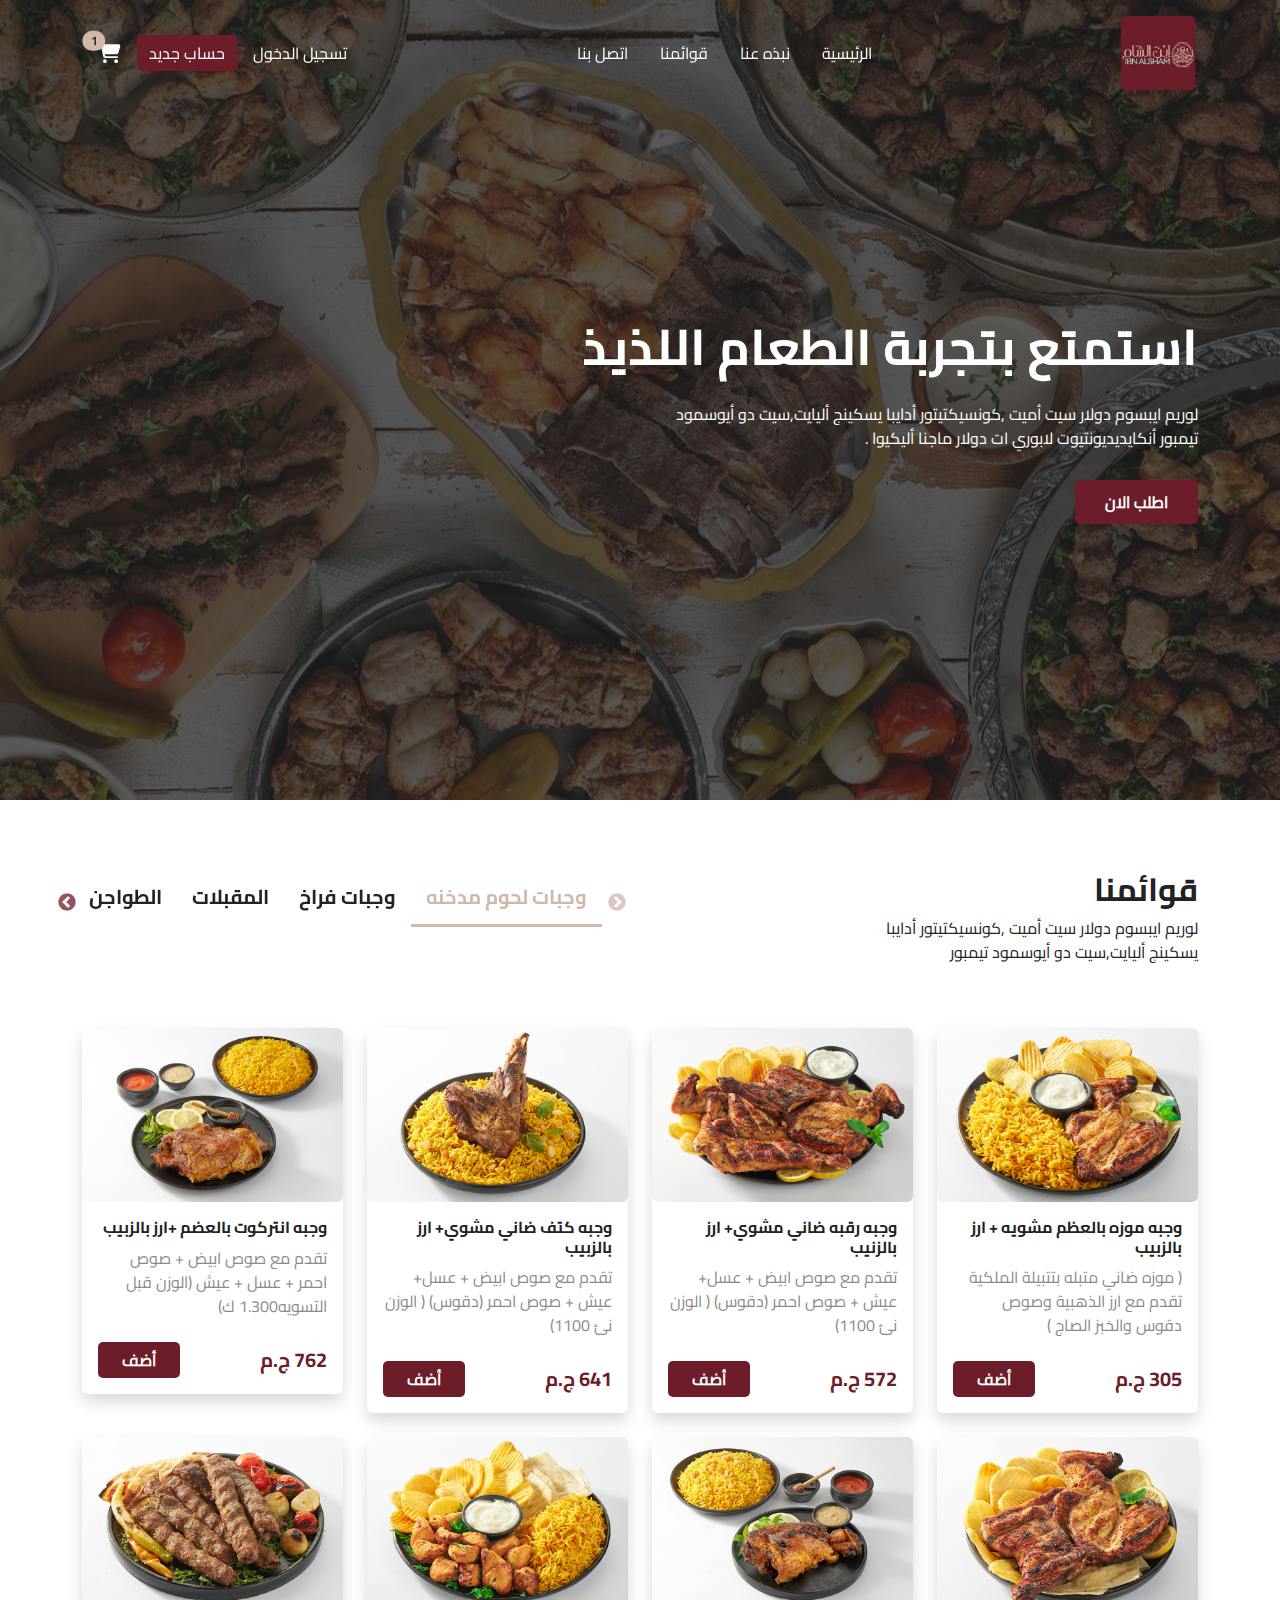
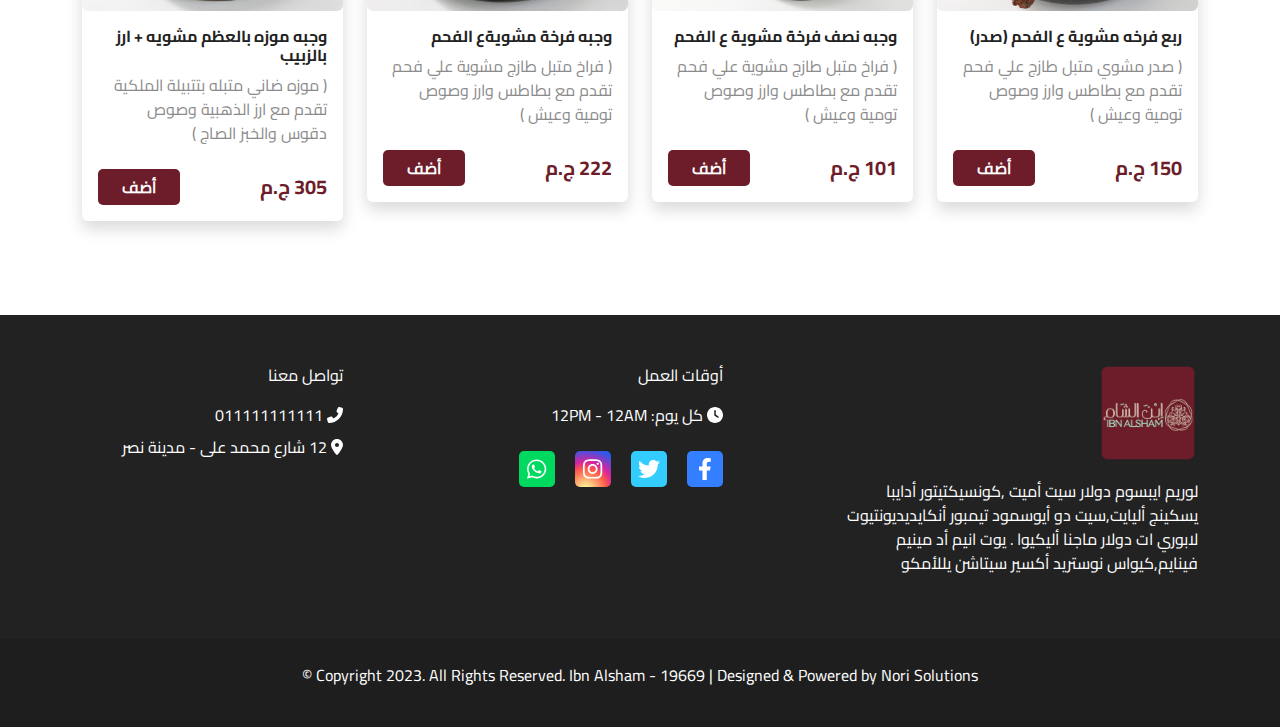
==== index.html @ 5b76293f "some edit" ====
<!DOCTYPE html>
<html lang="en" dir="rtl">
<head>
    <meta charset="UTF-8">
    <meta http-equiv="X-UA-Compatible" content="IE=edge">
    <meta name="viewport" content="width=device-width, initial-scale=1.0">
    <title>Ibn Alsham</title>
    <meta name="keywords" content="..." />
    <meta name="description" content="...">
    <meta name="author" content="...">

    <!-- site Favicon -->
    <link rel="icon" href="..." sizes="32x32" />
    <link rel="apple-touch-icon" href="..." />
    <meta name="msapplication-TileImage" content="..." />

    <!-- css All Plugins Files -->
    <link rel="stylesheet" href="./assets/modules/slick/slick-theme.css">
    <link rel="stylesheet" href="./assets/modules/slick/slick.css">
    <!-- <link rel="stylesheet" href="./assets/modules/bootstrap/css/bootstrap.min.css"> -->
    <link rel="stylesheet" href="./assets/modules/bootstrap/css/bootstrap.rtl.min.css">
    <link rel="stylesheet" href="./assets/modules/fontawesome/css/all.min.css">

    <!-- Main Style -->
    <link rel="stylesheet" href="./assets/css/styles.css">
</head>
<body>
    <div class="body-overlay d-none"></div>

    <!-- Navbar -->
    <nav class="navbar navbar-expand-lg fixed-top w-100">
        <div class="container">
            <div class="d-flex justify-content-between w-100">
                <a class="navbar-brand" href="./index.html">
                    <img src="./assets/images/logo.png" alt="Brand">
                </a>
                <!-- Navbar Menu -->
                <div class="d-lg-flex justify-content-between align-items-center flex-grow-1 d-none">
                    <ul class="navbar-nav mx-auto my-0">
                        <li class="nav-item px-2">
                            <a class="nav-link text-white active" aria-current="page" href="./index.html">الرئيسية</a>
                        </li>
                        <li class="nav-item px-2">
                            <a class="nav-link text-white" href="#">نبذه عنا</a>
                        </li>
                        <li class="nav-item px-2">
                            <a class="nav-link text-white">قوائمنا</a>
                        </li>
                        <li class="nav-item px-2">
                            <a class="nav-link text-white">اتصل بنا</a>
                        </li>
                    </ul>
                    <div class="btns d-flex align-items-center">
                        <a href="#" class="text-white text-decoration-none">تسجيل الدخول</a>
                        <button type="button" class="btn btn-main mx-3">حساب جديد</button>
                    </div>
                </div>
                <!-- Navbar toggler icon -->
                <button class="navbar-toggler border-0 mt-2" type="button" data-bs-toggle="modal" data-bs-target="#navbar-content">
                    <span class="navbar-toggler-icon"></span>
                </button>
                <!-- Cart Dropdown -->
                <div id="cart" class="dropdown dropdown-center d-lg-flex d-none justify-content-center flex-column px-0" role="button">
                    <span id="toggle-show" class="dropdown-toggle position-relative" data-bs-toggle="dropdown" aria-expanded="false">
                        <i class="fa-solid fa-cart-shopping text-white fa-lg"></i>
                        <span class="cart-count-label position-absolute top-0 translate-middle badge rounded-pill bg-secondary text-dark">1</span>
                    </span>
                    <ul class="dropdown-menu dropdown-menu-end products" style="margin-top: -10px;">
                        <li>
                            <div class="product d-flex justify-content-between">
                                <div class="image pe-2">
                                    <img class="mx-0 my-auto" src="./assets/images/1.jpg" alt="Product">
                                </div>
                                <div class="info">
                                    <a class="cart_product_name" href="#">وجبه رقبه ضاني مشوي+ ارز بالزنيب</a>
                                    <p>
                                        <strong> 500 ج.م </strong>
                                        <br>
                                        العدد : 1
                                    </p>
                                </div>
                            </div>
                        </li>
                        <div class="dropdown-divider"></div>
                        <li>
                            <div class="cart-footer row justify-content-between align-items-center">
                                <p class="text-start mb-0 col"><strong>الاجمالى</strong></p>
                                <p class="text-end mb-0 col"><strong><span id="react-cart-total-price">500</span> ج.م</strong></p>
                            </div>
                        </li>
                        <div class="dropdown-divider"></div>
                        <li>
                            <a class="btn btn-main w-100" href="./checkout.html">تنفيذ الطلب</a>
                        </li>
                    </ul>
                </div>
            </div>
        </div>
    </nav>
    <!-- Navbar toggle on Mobile -->
    <div class="modal fade" id="navbar-content" tabindex="-1" aria-labelledby="navbarLabel" aria-hidden="true">
        <div class="modal-dialog modal-fullscreen">
            <div class="modal-content">
                <div class="modal-header border-0">
                    <button type="button" class="btn-close" data-bs-dismiss="modal" aria-label="Close"></button>
                </div>
                <div class="modal-body d-flex flex-column align-items-start">
                    <ul class="navbar-nav w-100 my-0">
                        <li class="nav-item py-1 border border-bottom-1 border-top-0 border-end-0 border-start-0 px-2">
                            <a class="nav-link active" aria-current="page" href="./index.html">الرئيسية</a>
                        </li>
                        <li class="nav-item py-1 border border-bottom-1 border-top-0 border-end-0 border-start-0 px-2">
                            <a class="nav-link" href="#">نبذه عنا</a>
                        </li>
                        <li class="nav-item py-1 border border-bottom-1 border-top-0 border-end-0 border-start-0 px-2">
                            <a class="nav-link">قوائمنا</a>
                        </li>
                        <li class="nav-item py-1 border border-bottom-1 border-top-0 border-end-0 border-start-0 px-2">
                            <a class="nav-link ">اتصل بنا</a>
                        </li>
                    </ul>
                    <div class="btns mt-3 d-flex align-items-center">
                        <a href="#" class="text-decoration-none">تسجيل الدخول</a>
                        <button type="button" class="btn btn-main mx-3">حساب جديد</button>
                    </div>
                </div>
            </div>
        </div>
    </div>

    <div class="home">
        <!-- Banner Section -->
        <div class="banner">
            <div class="banner-content">
                <div class="container">
                    <h1>استمتع بتجربة الطعام اللذيذ</h1>
                    <p>لوريم ايبسوم دولار سيت أميت ,كونسيكتيتور أدايبا يسكينج أليايت,سيت دو أيوسمود تيمبور  أنكايديديونتيوت لابوري ات دولار ماجنا أليكيوا . </p>
                    <button type="button" class="btn btn-main me-3">اطلب الان</button>
                </div>
            </div>
        </div>
        <!-- Banner Section -->
    
        <!-- Menu Section -->
        <section class="menu">
            <div class="container">
                <div class="menu-nav">
                    <div class="row justify-content-between align-items-start">
                        <div class="col-lg-4 col-md-4">
                            <div class="head">
                                <h2>قوائمنا</h2>
                                <p>لوريم ايبسوم دولار سيت أميت ,كونسيكتيتور أدايبا يسكينج أليايت,سيت دو أيوسمود تيمبور</p>
                            </div>
                        </div>
                        <div class="col-lg-6 col-md-6">
                            <div class="menu-items d-flex flex-wrap justify-content-between tab-list" role="tablist"> <!--  class="menu-items"-->
                                <div class="item" role="presentation">
                                    <h5 class="active" id="one-tab" data-bs-toggle="tab" data-bs-target="#one-tab-pane" role="tab" aria-controls="one-tab-pane" aria-selected="true">وجبات لحوم مدخنه</h4>
                                </div>
                                <div class="item" role="presentation">
                                    <h5 id="two-tab" data-bs-toggle="tab" data-bs-target="#two-tab-pane" role="tab" aria-controls="two-tab-pane" aria-selected="false">وجبات فراخ</h4>
                                </div>
                                <div class="item" role="presentation">
                                    <h5 id="three-tab" data-bs-toggle="tab" data-bs-target="#three-tab-pane" role="tab" aria-controls="three-tab-pane" aria-selected="false">المقبلات</h4>
                                </div>
                                <div class="item" role="presentation">
                                    <h5 id="four-tab" data-bs-toggle="tab" data-bs-target="#four-tab-pane" role="tab" aria-controls="four-tab-pane" aria-selected="false">الطواجن</h4>
                                </div>
                                <div class="item" role="presentation">
                                    <h5 id="five-tab" data-bs-toggle="tab" data-bs-target="#five-tab-pane" role="tab" aria-controls="five-tab-pane" aria-selected="false">مشويات بالكيلو</h4>
                                </div>
                                <div class="item" role="presentation">
                                    <h5 id="six-tab" data-bs-toggle="tab" data-bs-target="#six-tab-pane" role="tab" aria-controls="six-tab-pane" aria-selected="false">وجبات مشاوي</h4>
                                </div>
                            </div>
                        </div>
                    </div>
                </div>
                <div class="products mt-lg-5 mt-4">
                    <div class="tab-content">
                        <div class="tab-pane fade show active" id="one-tab-pane" role="tabpanel" aria-labelledby="one-tab" tabindex="0">
                            <div class="row align-content-stretch align-items-stretch">
                                <div class="col-xl-3 col-lg-4 col-md-6 col-12">
                                    <div class="card shadow border-0 mb-4">
                                        <div class="row gx-md-1 gy-md-0 g-0">
                                            <div class="col-md-12 col-4">
                                                <img src="assets/images/1.jpg" class="img-fluid rounded-2" alt="...">
                                            </div>
                                            <div class="col-md-12 col-8">
                                                <div class="card-body">
                                                    <h6 class="card-title">وجبه موزه بالعظم مشويه + ارز بالزبيب</h6>
                                                    <p class="card-text text-gray mb-lg-4">( موزه ضاني متبله بتتبيلة الملكية تقدم مع ارز الذهبية وصوص دقوس والخبز الصاج )</p>
                                                    <div class="d-flex justify-content-between align-items-center">
                                                        <strong class="price text-primary fs-5">305 ج.م</strong>
                                                        <a href="#" class="btn btn-main px-md-4 px-3 fw-bold" data-bs-toggle="modal" data-bs-target="#add-product">أضف</a>
                                                    </div>
                                                </div>
                                            </div>
                                        </div>
                                    </div>
                                </div>
                                <div class="col-xl-3 col-lg-4 col-md-6 col-12">
                                    <div class="card shadow border-0 mb-4">
                                        <div class="row gx-md-1 gy-md-0 g-0">
                                            <div class="col-md-12 col-4">
                                                <img src="assets/images/2.jpg" class="img-fluid rounded-2" alt="...">
                                            </div>
                                            <div class="col-md-12 col-8">
                                                <div class="card-body">
                                                    <h6 class="card-title">وجبه رقبه ضاني مشوي+ ارز بالزنيب</h6>
                                                    <p class="card-text text-gray mb-lg-4">تقدم مع صوص ابيض + عسل+ عيش + صوص احمر (دقوس) ( الوزن نئ 1100)</p>
                                                    <div class="d-flex justify-content-between align-items-center">
                                                        <strong class="price text-primary fs-5">572 ج.م</strong>
                                                        <a href="#" class="btn btn-main px-md-4 px-3 fw-bold" data-bs-toggle="modal" data-bs-target="#add-product">أضف</a>
                                                    </div>
                                                </div>
                                            </div>
                                        </div>
                                    </div>
                                </div>
                                <div class="col-xl-3 col-lg-4 col-md-6 col-12">
                                    <div class="card shadow border-0 mb-4">
                                        <div class="row gx-md-1 gy-md-0 g-0">
                                            <div class="col-md-12 col-4">
                                                <img src="assets/images/3.jpg" class="img-fluid rounded-2" alt="...">
                                            </div>
                                            <div class="col-md-12 col-8">
                                                <div class="card-body">
                                                    <h6 class="card-title">وجبه كتف ضاني مشوي+ ارز بالزبيب</h6>
                                                    <p class="card-text text-gray mb-lg-4">تقدم مع صوص ابيض + عسل+ عيش + صوص احمر (دقوس) ( الوزن نئ 1100)</p>
                                                    <div class="d-flex justify-content-between align-items-center">
                                                        <strong class="price text-primary fs-5">641 ج.م</strong>
                                                        <a href="#" class="btn btn-main px-md-4 px-3 fw-bold" data-bs-toggle="modal" data-bs-target="#add-product">أضف</a>
                                                    </div>
                                                </div>
                                            </div>
                                        </div>
                                    </div>
                                </div>
                                <div class="col-xl-3 col-lg-4 col-md-6 col-12">
                                    <div class="card shadow border-0 mb-4">
                                        <div class="row gx-md-1 gy-md-0 g-0">
                                            <div class="col-md-12 col-4">
                                                <img src="assets/images/4.jpg" class="img-fluid rounded-2" alt="...">
                                            </div>
                                            <div class="col-md-12 col-8">
                                                <div class="card-body">
                                                    <h6 class="card-title">وجبه انتركوت بالعضم +ارز بالزبيب</h6>
                                                    <p class="card-text text-gray mb-lg-4">تقدم مع صوص ابيض + صوص احمر + عسل + عيش (الوزن قبل التسويه1.300 ك)</p>
                                                    <div class="d-flex justify-content-between align-items-center">
                                                        <strong class="price text-primary fs-5">762 ج.م</strong>
                                                        <a href="#" class="btn btn-main px-md-4 px-3 fw-bold" data-bs-toggle="modal" data-bs-target="#add-product">أضف</a>
                                                    </div>
                                                </div>
                                            </div>
                                        </div>
                                    </div>
                                </div>
                                <div class="col-xl-3 col-lg-4 col-md-6 col-12">
                                    <div class="card shadow border-0 mb-4">
                                        <div class="row gx-md-1 gy-md-0 g-0">
                                            <div class="col-md-12 col-4">
                                                <img src="assets/images/5.jpg" class="img-fluid rounded-2" alt="...">
                                            </div>
                                            <div class="col-md-12 col-8">
                                                <div class="card-body">
                                                    <h6 class="card-title">ربع فرخه مشوية ع الفحم (صدر)</h6>
                                                    <p class="card-text text-gray mb-lg-4">( صدر مشوي متبل طازج علي فحم تقدم مع بطاطس وارز وصوص تومية وعيش )</p>
                                                    <div class="d-flex justify-content-between align-items-center">
                                                        <strong class="price text-primary fs-5">150 ج.م</strong>
                                                        <a href="#" class="btn btn-main px-md-4 px-3 fw-bold" data-bs-toggle="modal" data-bs-target="#add-product">أضف</a>
                                                    </div>
                                                </div>
                                            </div>
                                        </div>
                                    </div>
                                </div>
                                <div class="col-xl-3 col-lg-4 col-md-6 col-12">
                                    <div class="card shadow border-0 mb-4">
                                        <div class="row gx-md-1 gy-md-0 g-0">
                                            <div class="col-md-12 col-4">
                                                <img src="assets/images/6.jpg" class="img-fluid rounded-2" alt="...">
                                            </div>
                                            <div class="col-md-12 col-8">
                                                <div class="card-body">
                                                    <h6 class="card-title">وجبه نصف فرخة مشوية ع الفحم</h6>
                                                    <p class="card-text text-gray mb-lg-4">( فراخ متبل طازج مشوية علي فحم تقدم مع بطاطس وارز وصوص تومية وعيش )</p>
                                                    <div class="d-flex justify-content-between align-items-center">
                                                        <strong class="price text-primary fs-5">101 ج.م</strong>
                                                        <a href="#" class="btn btn-main px-md-4 px-3 fw-bold" data-bs-toggle="modal" data-bs-target="#add-product">أضف</a>
                                                    </div>
                                                </div>
                                            </div>
                                        </div>
                                    </div>
                                </div>
                                <div class="col-xl-3 col-lg-4 col-md-6 col-12">
                                    <div class="card shadow border-0 mb-4">
                                        <div class="row gx-md-1 gy-md-0 g-0">
                                            <div class="col-md-12 col-4">
                                                <img src="assets/images/7.jpg" class="img-fluid rounded-2" alt="...">
                                            </div>
                                            <div class="col-md-12 col-8">
                                                <div class="card-body">
                                                    <h6 class="card-title">وجبه فرخة مشويةع الفحم</h6>
                                                    <p class="card-text text-gray mb-lg-4">( فراخ متبل طازج مشوية علي فحم تقدم مع بطاطس وارز وصوص تومية وعيش )</p>
                                                    <div class="d-flex justify-content-between align-items-center">
                                                        <strong class="price text-primary fs-5">222 ج.م</strong>
                                                        <a href="#" class="btn btn-main px-md-4 px-3 fw-bold" data-bs-toggle="modal" data-bs-target="#add-product">أضف</a>
                                                    </div>
                                                </div>
                                            </div>
                                        </div>
                                    </div>
                                </div>
                                <div class="col-xl-3 col-lg-4 col-md-6 col-12">
                                    <div class="card shadow border-0 mb-4">
                                        <div class="row gx-md-1 gy-md-0 g-0">
                                            <div class="col-md-12 col-4">
                                                <img src="assets/images/8.jpg" class="img-fluid rounded-2" alt="...">
                                            </div>
                                            <div class="col-md-12 col-8">
                                                <div class="card-body">
                                                    <h6 class="card-title">وجبه موزه بالعظم مشويه + ارز بالزبيب</h6>
                                                    <p class="card-text text-gray mb-lg-4">( موزه ضاني متبله بتتبيلة الملكية تقدم مع ارز الذهبية وصوص دقوس والخبز الصاج )</p>
                                                    <div class="d-flex justify-content-between align-items-center">
                                                        <strong class="price text-primary fs-5">305 ج.م</strong>
                                                        <a href="#" class="btn btn-main px-md-4 px-3 fw-bold" data-bs-toggle="modal" data-bs-target="#add-product">أضف</a>
                                                    </div>
                                                </div>
                                            </div>
                                        </div>
                                    </div>
                                </div>
                            </div>
                        </div>
                        <div class="tab-pane fade" id="two-tab-pane" role="tabpanel" aria-labelledby="two-tab" tabindex="0">
                            <div class="row align-content-stretch align-items-stretch">
                                <div class="col-xl-3 col-lg-4 col-md-6 col-12">
                                    <div class="card shadow border-0 mb-4">
                                        <div class="row gx-md-1 gy-md-0 g-0">
                                            <div class="col-md-12 col-4">
                                                <img src="assets/images/5.jpg" class="img-fluid rounded-2" alt="...">
                                            </div>
                                            <div class="col-md-12 col-8">
                                                <div class="card-body">
                                                    <h6 class="card-title">ربع فرخه مشوية ع الفحم (صدر)</h6>
                                                    <p class="card-text text-gray mb-lg-4">( صدر مشوي متبل طازج علي فحم تقدم مع بطاطس وارز وصوص تومية وعيش )</p>
                                                    <div class="d-flex justify-content-between align-items-center">
                                                        <strong class="price text-primary fs-5">150 ج.م</strong>
                                                        <a href="#" class="btn btn-main px-md-4 px-3 fw-bold" data-bs-toggle="modal" data-bs-target="#add-product">أضف</a>
                                                    </div>
                                                </div>
                                            </div>
                                        </div>
                                    </div>
                                </div>
                                <div class="col-xl-3 col-lg-4 col-md-6 col-12">
                                    <div class="card shadow border-0 mb-4">
                                        <div class="row gx-md-1 gy-md-0 g-0">
                                            <div class="col-md-12 col-4">
                                                <img src="assets/images/6.jpg" class="img-fluid rounded-2" alt="...">
                                            </div>
                                            <div class="col-md-12 col-8">
                                                <div class="card-body">
                                                    <h6 class="card-title">وجبه نصف فرخة مشوية ع الفحم</h6>
                                                    <p class="card-text text-gray mb-lg-4">( فراخ متبل طازج مشوية علي فحم تقدم مع بطاطس وارز وصوص تومية وعيش )</p>
                                                    <div class="d-flex justify-content-between align-items-center">
                                                        <strong class="price text-primary fs-5">101 ج.م</strong>
                                                        <a href="#" class="btn btn-main px-md-4 px-3 fw-bold" data-bs-toggle="modal" data-bs-target="#add-product">أضف</a>
                                                    </div>
                                                </div>
                                            </div>
                                        </div>
                                    </div>
                                </div>
                                <div class="col-xl-3 col-lg-4 col-md-6 col-12">
                                    <div class="card shadow border-0 mb-4">
                                        <div class="row gx-md-1 gy-md-0 g-0">
                                            <div class="col-md-12 col-4">
                                                <img src="assets/images/7.jpg" class="img-fluid rounded-2" alt="...">
                                            </div>
                                            <div class="col-md-12 col-8">
                                                <div class="card-body">
                                                    <h6 class="card-title">وجبه فرخة مشويةع الفحم</h6>
                                                    <p class="card-text text-gray mb-lg-4">( فراخ متبل طازج مشوية علي فحم تقدم مع بطاطس وارز وصوص تومية وعيش )</p>
                                                    <div class="d-flex justify-content-between align-items-center">
                                                        <strong class="price text-primary fs-5">222 ج.م</strong>
                                                        <a href="#" class="btn btn-main px-md-4 px-3 fw-bold" data-bs-toggle="modal" data-bs-target="#add-product">أضف</a>
                                                    </div>
                                                </div>
                                            </div>
                                        </div>
                                    </div>
                                </div>
                                <div class="col-xl-3 col-lg-4 col-md-6 col-12">
                                    <div class="card shadow border-0 mb-4">
                                        <div class="row gx-md-1 gy-md-0 g-0">
                                            <div class="col-md-12 col-4">
                                                <img src="assets/images/8.jpg" class="img-fluid rounded-2" alt="...">
                                            </div>
                                            <div class="col-md-12 col-8">
                                                <div class="card-body">
                                                    <h6 class="card-title">وجبه موزه بالعظم مشويه + ارز بالزبيب</h6>
                                                    <p class="card-text text-gray mb-lg-4">( موزه ضاني متبله بتتبيلة الملكية تقدم مع ارز الذهبية وصوص دقوس والخبز الصاج )</p>
                                                    <div class="d-flex justify-content-between align-items-center">
                                                        <strong class="price text-primary fs-5">305 ج.م</strong>
                                                        <a href="#" class="btn btn-main px-md-4 px-3 fw-bold" data-bs-toggle="modal" data-bs-target="#add-product">أضف</a>
                                                    </div>
                                                </div>
                                            </div>
                                        </div>
                                    </div>
                                </div>
                            </div>
                        </div>
                        <div class="tab-pane fade" id="three-tab-pane" role="tabpanel" aria-labelledby="three-tab" tabindex="0">
                            <div class="row align-content-stretch align-items-stretch">
                                <div class="col-xl-3 col-lg-4 col-md-6 col-12">
                                    <div class="card shadow border-0 mb-4">
                                        <div class="row gx-md-1 gy-md-0 g-0">
                                            <div class="col-md-12 col-4">
                                                <img src="assets/images/3.jpg" class="img-fluid rounded-2" alt="...">
                                            </div>
                                            <div class="col-md-12 col-8">
                                                <div class="card-body">
                                                    <h6 class="card-title">وجبه كتف ضاني مشوي+ ارز بالزبيب</h6>
                                                    <p class="card-text text-gray mb-lg-4">تقدم مع صوص ابيض + عسل+ عيش + صوص احمر (دقوس) ( الوزن نئ 1100)</p>
                                                    <div class="d-flex justify-content-between align-items-center">
                                                        <strong class="price text-primary fs-5">641 ج.م</strong>
                                                        <a href="#" class="btn btn-main px-md-4 px-3 fw-bold" data-bs-toggle="modal" data-bs-target="#add-product">أضف</a>
                                                    </div>
                                                </div>
                                            </div>
                                        </div>
                                    </div>
                                </div>
                                <div class="col-xl-3 col-lg-4 col-md-6 col-12">
                                    <div class="card shadow border-0 mb-4">
                                        <div class="row gx-md-1 gy-md-0 g-0">
                                            <div class="col-md-12 col-4">
                                                <img src="assets/images/4.jpg" class="img-fluid rounded-2" alt="...">
                                            </div>
                                            <div class="col-md-12 col-8">
                                                <div class="card-body">
                                                    <h6 class="card-title">وجبه انتركوت بالعضم +ارز بالزبيب</h6>
                                                    <p class="card-text text-gray mb-lg-4">تقدم مع صوص ابيض + صوص احمر + عسل + عيش (الوزن قبل التسويه1.300 ك)</p>
                                                    <div class="d-flex justify-content-between align-items-center">
                                                        <strong class="price text-primary fs-5">762 ج.م</strong>
                                                        <a href="#" class="btn btn-main px-md-4 px-3 fw-bold" data-bs-toggle="modal" data-bs-target="#add-product">أضف</a>
                                                    </div>
                                                </div>
                                            </div>
                                        </div>
                                    </div>
                                </div>
                                <div class="col-xl-3 col-lg-4 col-md-6 col-12">
                                    <div class="card shadow border-0 mb-4">
                                        <div class="row gx-md-1 gy-md-0 g-0">
                                            <div class="col-md-12 col-4">
                                                <img src="assets/images/5.jpg" class="img-fluid rounded-2" alt="...">
                                            </div>
                                            <div class="col-md-12 col-8">
                                                <div class="card-body">
                                                    <h6 class="card-title">ربع فرخه مشوية ع الفحم (صدر)</h6>
                                                    <p class="card-text text-gray mb-lg-4">( صدر مشوي متبل طازج علي فحم تقدم مع بطاطس وارز وصوص تومية وعيش )</p>
                                                    <div class="d-flex justify-content-between align-items-center">
                                                        <strong class="price text-primary fs-5">150 ج.م</strong>
                                                        <a href="#" class="btn btn-main px-md-4 px-3 fw-bold" data-bs-toggle="modal" data-bs-target="#add-product">أضف</a>
                                                    </div>
                                                </div>
                                            </div>
                                        </div>
                                    </div>
                                </div>
                                <div class="col-xl-3 col-lg-4 col-md-6 col-12">
                                    <div class="card shadow border-0 mb-4">
                                        <div class="row gx-md-1 gy-md-0 g-0">
                                            <div class="col-md-12 col-4">
                                                <img src="assets/images/6.jpg" class="img-fluid rounded-2" alt="...">
                                            </div>
                                            <div class="col-md-12 col-8">
                                                <div class="card-body">
                                                    <h6 class="card-title">وجبه نصف فرخة مشوية ع الفحم</h6>
                                                    <p class="card-text text-gray mb-lg-4">( فراخ متبل طازج مشوية علي فحم تقدم مع بطاطس وارز وصوص تومية وعيش )</p>
                                                    <div class="d-flex justify-content-between align-items-center">
                                                        <strong class="price text-primary fs-5">101 ج.م</strong>
                                                        <a href="#" class="btn btn-main px-md-4 px-3 fw-bold" data-bs-toggle="modal" data-bs-target="#add-product">أضف</a>
                                                    </div>
                                                </div>
                                            </div>
                                        </div>
                                    </div>
                                </div>
                            </div>
                        </div>
                        <div class="tab-pane fade" id="four-tab-pane" role="tabpanel" aria-labelledby="four-tab" tabindex="0">
                            <div class="row align-content-stretch align-items-stretch">
                                <div class="col-xl-3 col-lg-4 col-md-6 col-12">
                                    <div class="card shadow border-0 mb-4">
                                        <div class="row gx-md-1 gy-md-0 g-0">
                                            <div class="col-md-12 col-4">
                                                <img src="assets/images/2.jpg" class="img-fluid rounded-2" alt="...">
                                            </div>
                                            <div class="col-md-12 col-8">
                                                <div class="card-body">
                                                    <h6 class="card-title">وجبه رقبه ضاني مشوي+ ارز بالزنيب</h6>
                                                    <p class="card-text text-gray mb-lg-4">تقدم مع صوص ابيض + عسل+ عيش + صوص احمر (دقوس) ( الوزن نئ 1100)</p>
                                                    <div class="d-flex justify-content-between align-items-center">
                                                        <strong class="price text-primary fs-5">572 ج.م</strong>
                                                        <a href="#" class="btn btn-main px-md-4 px-3 fw-bold" data-bs-toggle="modal" data-bs-target="#add-product">أضف</a>
                                                    </div>
                                                </div>
                                            </div>
                                        </div>
                                    </div>
                                </div>
                                <div class="col-xl-3 col-lg-4 col-md-6 col-12">
                                    <div class="card shadow border-0 mb-4">
                                        <div class="row gx-md-1 gy-md-0 g-0">
                                            <div class="col-md-12 col-4">
                                                <img src="assets/images/3.jpg" class="img-fluid rounded-2" alt="...">
                                            </div>
                                            <div class="col-md-12 col-8">
                                                <div class="card-body">
                                                    <h6 class="card-title">وجبه كتف ضاني مشوي+ ارز بالزبيب</h6>
                                                    <p class="card-text text-gray mb-lg-4">تقدم مع صوص ابيض + عسل+ عيش + صوص احمر (دقوس) ( الوزن نئ 1100)</p>
                                                    <div class="d-flex justify-content-between align-items-center">
                                                        <strong class="price text-primary fs-5">641 ج.م</strong>
                                                        <a href="#" class="btn btn-main px-md-4 px-3 fw-bold" data-bs-toggle="modal" data-bs-target="#add-product">أضف</a>
                                                    </div>
                                                </div>
                                            </div>
                                        </div>
                                    </div>
                                </div>
                                <div class="col-xl-3 col-lg-4 col-md-6 col-12">
                                    <div class="card shadow border-0 mb-4">
                                        <div class="row gx-md-1 gy-md-0 g-0">
                                            <div class="col-md-12 col-4">
                                                <img src="assets/images/4.jpg" class="img-fluid rounded-2" alt="...">
                                            </div>
                                            <div class="col-md-12 col-8">
                                                <div class="card-body">
                                                    <h6 class="card-title">وجبه انتركوت بالعضم +ارز بالزبيب</h6>
                                                    <p class="card-text text-gray mb-lg-4">تقدم مع صوص ابيض + صوص احمر + عسل + عيش (الوزن قبل التسويه1.300 ك)</p>
                                                    <div class="d-flex justify-content-between align-items-center">
                                                        <strong class="price text-primary fs-5">762 ج.م</strong>
                                                        <a href="#" class="btn btn-main px-md-4 px-3 fw-bold" data-bs-toggle="modal" data-bs-target="#add-product">أضف</a>
                                                    </div>
                                                </div>
                                            </div>
                                        </div>
                                    </div>
                                </div>
                                <div class="col-xl-3 col-lg-4 col-md-6 col-12">
                                    <div class="card shadow border-0 mb-4">
                                        <div class="row gx-md-1 gy-md-0 g-0">
                                            <div class="col-md-12 col-4">
                                                <img src="assets/images/5.jpg" class="img-fluid rounded-2" alt="...">
                                            </div>
                                            <div class="col-md-12 col-8">
                                                <div class="card-body">
                                                    <h6 class="card-title">ربع فرخه مشوية ع الفحم (صدر)</h6>
                                                    <p class="card-text text-gray mb-lg-4">( صدر مشوي متبل طازج علي فحم تقدم مع بطاطس وارز وصوص تومية وعيش )</p>
                                                    <div class="d-flex justify-content-between align-items-center">
                                                        <strong class="price text-primary fs-5">150 ج.م</strong>
                                                        <a href="#" class="btn btn-main px-md-4 px-3 fw-bold" data-bs-toggle="modal" data-bs-target="#add-product">أضف</a>
                                                    </div>
                                                </div>
                                            </div>
                                        </div>
                                    </div>
                                </div>
                                <div class="col-xl-3 col-lg-4 col-md-6 col-12">
                                    <div class="card shadow border-0 mb-4">
                                        <div class="row gx-md-1 gy-md-0 g-0">
                                            <div class="col-md-12 col-4">
                                                <img src="assets/images/6.jpg" class="img-fluid rounded-2" alt="...">
                                            </div>
                                            <div class="col-md-12 col-8">
                                                <div class="card-body">
                                                    <h6 class="card-title">وجبه نصف فرخة مشوية ع الفحم</h6>
                                                    <p class="card-text text-gray mb-lg-4">( فراخ متبل طازج مشوية علي فحم تقدم مع بطاطس وارز وصوص تومية وعيش )</p>
                                                    <div class="d-flex justify-content-between align-items-center">
                                                        <strong class="price text-primary fs-5">101 ج.م</strong>
                                                        <a href="#" class="btn btn-main px-md-4 px-3 fw-bold" data-bs-toggle="modal" data-bs-target="#add-product">أضف</a>
                                                    </div>
                                                </div>
                                            </div>
                                        </div>
                                    </div>
                                </div>
                                <div class="col-xl-3 col-lg-4 col-md-6 col-12">
                                    <div class="card shadow border-0 mb-4">
                                        <div class="row gx-md-1 gy-md-0 g-0">
                                            <div class="col-md-12 col-4">
                                                <img src="assets/images/7.jpg" class="img-fluid rounded-2" alt="...">
                                            </div>
                                            <div class="col-md-12 col-8">
                                                <div class="card-body">
                                                    <h6 class="card-title">وجبه فرخة مشويةع الفحم</h6>
                                                    <p class="card-text text-gray mb-lg-4">( فراخ متبل طازج مشوية علي فحم تقدم مع بطاطس وارز وصوص تومية وعيش )</p>
                                                    <div class="d-flex justify-content-between align-items-center">
                                                        <strong class="price text-primary fs-5">222 ج.م</strong>
                                                        <a href="#" class="btn btn-main px-md-4 px-3 fw-bold" data-bs-toggle="modal" data-bs-target="#add-product">أضف</a>
                                                    </div>
                                                </div>
                                            </div>
                                        </div>
                                    </div>
                                </div>
                                <div class="col-xl-3 col-lg-4 col-md-6 col-12">
                                    <div class="card shadow border-0 mb-4">
                                        <div class="row gx-md-1 gy-md-0 g-0">
                                            <div class="col-md-12 col-4">
                                                <img src="assets/images/8.jpg" class="img-fluid rounded-2" alt="...">
                                            </div>
                                            <div class="col-md-12 col-8">
                                                <div class="card-body">
                                                    <h6 class="card-title">وجبه موزه بالعظم مشويه + ارز بالزبيب</h6>
                                                    <p class="card-text text-gray mb-lg-4">( موزه ضاني متبله بتتبيلة الملكية تقدم مع ارز الذهبية وصوص دقوس والخبز الصاج )</p>
                                                    <div class="d-flex justify-content-between align-items-center">
                                                        <strong class="price text-primary fs-5">305 ج.م</strong>
                                                        <a href="#" class="btn btn-main px-md-4 px-3 fw-bold" data-bs-toggle="modal" data-bs-target="#add-product">أضف</a>
                                                    </div>
                                                </div>
                                            </div>
                                        </div>
                                    </div>
                                </div>
                            </div>
                        </div>
                        <div class="tab-pane fade" id="five-tab-pane" role="tabpanel" aria-labelledby="five-tab" tabindex="0">
                            <div class="row align-content-stretch align-items-stretch">
                                <div class="col-xl-3 col-lg-4 col-md-6 col-12">
                                    <div class="card shadow border-0 mb-4">
                                        <div class="row gx-md-1 gy-md-0 g-0">
                                            <div class="col-md-12 col-4">
                                                <img src="assets/images/5.jpg" class="img-fluid rounded-2" alt="...">
                                            </div>
                                            <div class="col-md-12 col-8">
                                                <div class="card-body">
                                                    <h6 class="card-title">ربع فرخه مشوية ع الفحم (صدر)</h6>
                                                    <p class="card-text text-gray mb-lg-4">( صدر مشوي متبل طازج علي فحم تقدم مع بطاطس وارز وصوص تومية وعيش )</p>
                                                    <div class="d-flex justify-content-between align-items-center">
                                                        <strong class="price text-primary fs-5">150 ج.م</strong>
                                                        <a href="#" class="btn btn-main px-md-4 px-3 fw-bold" data-bs-toggle="modal" data-bs-target="#add-product">أضف</a>
                                                    </div>
                                                </div>
                                            </div>
                                        </div>
                                    </div>
                                </div>
                                <div class="col-xl-3 col-lg-4 col-md-6 col-12">
                                    <div class="card shadow border-0 mb-4">
                                        <div class="row gx-md-1 gy-md-0 g-0">
                                            <div class="col-md-12 col-4">
                                                <img src="assets/images/6.jpg" class="img-fluid rounded-2" alt="...">
                                            </div>
                                            <div class="col-md-12 col-8">
                                                <div class="card-body">
                                                    <h6 class="card-title">وجبه نصف فرخة مشوية ع الفحم</h6>
                                                    <p class="card-text text-gray mb-lg-4">( فراخ متبل طازج مشوية علي فحم تقدم مع بطاطس وارز وصوص تومية وعيش )</p>
                                                    <div class="d-flex justify-content-between align-items-center">
                                                        <strong class="price text-primary fs-5">101 ج.م</strong>
                                                        <a href="#" class="btn btn-main px-md-4 px-3 fw-bold" data-bs-toggle="modal" data-bs-target="#add-product">أضف</a>
                                                    </div>
                                                </div>
                                            </div>
                                        </div>
                                    </div>
                                </div>
                                <div class="col-xl-3 col-lg-4 col-md-6 col-12">
                                    <div class="card shadow border-0 mb-4">
                                        <div class="row gx-md-1 gy-md-0 g-0">
                                            <div class="col-md-12 col-4">
                                                <img src="assets/images/7.jpg" class="img-fluid rounded-2" alt="...">
                                            </div>
                                            <div class="col-md-12 col-8">
                                                <div class="card-body">
                                                    <h6 class="card-title">وجبه فرخة مشويةع الفحم</h6>
                                                    <p class="card-text text-gray mb-lg-4">( فراخ متبل طازج مشوية علي فحم تقدم مع بطاطس وارز وصوص تومية وعيش )</p>
                                                    <div class="d-flex justify-content-between align-items-center">
                                                        <strong class="price text-primary fs-5">222 ج.م</strong>
                                                        <a href="#" class="btn btn-main px-md-4 px-3 fw-bold" data-bs-toggle="modal" data-bs-target="#add-product">أضف</a>
                                                    </div>
                                                </div>
                                            </div>
                                        </div>
                                    </div>
                                </div>
                                <div class="col-xl-3 col-lg-4 col-md-6 col-12">
                                    <div class="card shadow border-0 mb-4">
                                        <div class="row gx-md-1 gy-md-0 g-0">
                                            <div class="col-md-12 col-4">
                                                <img src="assets/images/8.jpg" class="img-fluid rounded-2" alt="...">
                                            </div>
                                            <div class="col-md-12 col-8">
                                                <div class="card-body">
                                                    <h6 class="card-title">وجبه موزه بالعظم مشويه + ارز بالزبيب</h6>
                                                    <p class="card-text text-gray mb-lg-4">( موزه ضاني متبله بتتبيلة الملكية تقدم مع ارز الذهبية وصوص دقوس والخبز الصاج )</p>
                                                    <div class="d-flex justify-content-between align-items-center">
                                                        <strong class="price text-primary fs-5">305 ج.م</strong>
                                                        <a href="#" class="btn btn-main px-md-4 px-3 fw-bold" data-bs-toggle="modal" data-bs-target="#add-product">أضف</a>
                                                    </div>
                                                </div>
                                            </div>
                                        </div>
                                    </div>
                                </div>
                            </div>
                        </div>
                        <div class="tab-pane fade" id="six-tab-pane" role="tabpanel" aria-labelledby="six-tab" tabindex="0">
                            <div class="row align-content-stretch align-items-stretch">
                                <div class="col-xl-3 col-lg-4 col-md-6 col-12">
                                    <div class="card shadow border-0 mb-4">
                                        <div class="row gx-md-1 gy-md-0 g-0">
                                            <div class="col-md-12 col-4">
                                                <img src="assets/images/4.jpg" class="img-fluid rounded-2" alt="...">
                                            </div>
                                            <div class="col-md-12 col-8">
                                                <div class="card-body">
                                                    <h6 class="card-title">وجبه انتركوت بالعضم +ارز بالزبيب</h6>
                                                    <p class="card-text text-gray mb-lg-4">تقدم مع صوص ابيض + صوص احمر + عسل + عيش (الوزن قبل التسويه1.300 ك)</p>
                                                    <div class="d-flex justify-content-between align-items-center">
                                                        <strong class="price text-primary fs-5">762 ج.م</strong>
                                                        <a href="#" class="btn btn-main px-md-4 px-3 fw-bold" data-bs-toggle="modal" data-bs-target="#add-product">أضف</a>
                                                    </div>
                                                </div>
                                            </div>
                                        </div>
                                    </div>
                                </div>
                                <div class="col-xl-3 col-lg-4 col-md-6 col-12">
                                    <div class="card shadow border-0 mb-4">
                                        <div class="row gx-md-1 gy-md-0 g-0">
                                            <div class="col-md-12 col-4">
                                                <img src="assets/images/5.jpg" class="img-fluid rounded-2" alt="...">
                                            </div>
                                            <div class="col-md-12 col-8">
                                                <div class="card-body">
                                                    <h6 class="card-title">ربع فرخه مشوية ع الفحم (صدر)</h6>
                                                    <p class="card-text text-gray mb-lg-4">( صدر مشوي متبل طازج علي فحم تقدم مع بطاطس وارز وصوص تومية وعيش )</p>
                                                    <div class="d-flex justify-content-between align-items-center">
                                                        <strong class="price text-primary fs-5">150 ج.م</strong>
                                                        <a href="#" class="btn btn-main px-md-4 px-3 fw-bold" data-bs-toggle="modal" data-bs-target="#add-product">أضف</a>
                                                    </div>
                                                </div>
                                            </div>
                                        </div>
                                    </div>
                                </div>
                                <div class="col-xl-3 col-lg-4 col-md-6 col-12">
                                    <div class="card shadow border-0 mb-4">
                                        <div class="row gx-md-1 gy-md-0 g-0">
                                            <div class="col-md-12 col-4">
                                                <img src="assets/images/6.jpg" class="img-fluid rounded-2" alt="...">
                                            </div>
                                            <div class="col-md-12 col-8">
                                                <div class="card-body">
                                                    <h6 class="card-title">وجبه نصف فرخة مشوية ع الفحم</h6>
                                                    <p class="card-text text-gray mb-lg-4">( فراخ متبل طازج مشوية علي فحم تقدم مع بطاطس وارز وصوص تومية وعيش )</p>
                                                    <div class="d-flex justify-content-between align-items-center">
                                                        <strong class="price text-primary fs-5">101 ج.م</strong>
                                                        <a href="#" class="btn btn-main px-md-4 px-3 fw-bold" data-bs-toggle="modal" data-bs-target="#add-product">أضف</a>
                                                    </div>
                                                </div>
                                            </div>
                                        </div>
                                    </div>
                                </div>
                                <div class="col-xl-3 col-lg-4 col-md-6 col-12">
                                    <div class="card shadow border-0 mb-4">
                                        <div class="row gx-md-1 gy-md-0 g-0">
                                            <div class="col-md-12 col-4">
                                                <img src="assets/images/7.jpg" class="img-fluid rounded-2" alt="...">
                                            </div>
                                            <div class="col-md-12 col-8">
                                                <div class="card-body">
                                                    <h6 class="card-title">وجبه فرخة مشويةع الفحم</h6>
                                                    <p class="card-text text-gray mb-lg-4">( فراخ متبل طازج مشوية علي فحم تقدم مع بطاطس وارز وصوص تومية وعيش )</p>
                                                    <div class="d-flex justify-content-between align-items-center">
                                                        <strong class="price text-primary fs-5">222 ج.م</strong>
                                                        <a href="#" class="btn btn-main px-md-4 px-3 fw-bold" data-bs-toggle="modal" data-bs-target="#add-product">أضف</a>
                                                    </div>
                                                </div>
                                            </div>
                                        </div>
                                    </div>
                                </div>
                            </div>
                        </div>
                    </div>
                </div>
            </div>
        </section>
        <!-- Menu Section -->
    </div>

    <!-- Footer Section -->
    <footer class="bg-dark text-white pt-5 d-lg-block d-none">
        <div class="container">
            <div class="top-footer pb-5">
                <div class="row justify-content-between align-items-start">
                    <div class="col-lg-4">
                        <div class="logo mb-3">
                            <img src="./assets/images/logo.png" alt="" width="100">
                        </div>
                        <p>لوريم ايبسوم دولار سيت أميت ,كونسيكتيتور أدايبا يسكينج أليايت,سيت دو أيوسمود تيمبور أنكايديديونتيوت لابوري ات دولار ماجنا أليكيوا . يوت انيم أد مينيم فينايم,كيواس نوستريد أكسير سيتاشن يللأمكو</p>
                    </div>
                    <div class="col-lg-3">
                        <p>أوقات العمل</p>
                        <div class="time">
                            <i class="fa-solid fa-clock"></i>
                            <span class="me-2">كل يوم: <span>12PM - 12AM</span></span>
                        </div>
                        <div class="social-links d-flex mt-4">
                            <a href="#" class="link facebook">
                                <i class="fa-brands fa-facebook-f"></i>
                            </a>
                            <a href="#" class="link twitter">
                                <i class="fa-brands fa-twitter"></i>
                            </a>
                            <a href="#" class="link instagram">
                                <i class="fa-brands fa-instagram"></i>
                            </a>
                            <a href="#" class="link whatsapp">
                                <i class="fa-brands fa-whatsapp"></i>
                            </a>
                        </div>
                    </div>
                    <div class="col-lg-3">
                        <p>تواصل معنا</p>
                        <div class="phone mb-2">
                            <i class="fa-solid fa-phone-flip"></i>
                            <span class="me-2">011111111111</span>
                        </div>
                        <div class="address mb-2">
                            <i class="fa-solid fa-location-dot"></i>
                            <span class="me-2">12 شارع محمد على - مدينة نصر</span>
                        </div>
                    </div>
                </div>
            </div>
        </div>
        <div class="copy-rights text-white text-center bg-darker py-4">
            <p> Copyright 2023. All Rights Reserved. Ibn Alsham - 19669 | Designed & Powered by Nori Solutions ©</p>
        </div>
    </footer>
    <!-- Footer Section -->

    <!-- Modal Add Product -->
    <div class="modal fade" id="add-product" tabindex="-1" aria-labelledby="add-product-Label" aria-hidden="true">
        <div class="modal-dialog modal-dialog-centered">
            <div class="modal-content">
                <div class="modal-body position-relative px-0 pt-0">
                    <button type="button" class="btn-close" data-bs-dismiss="modal" aria-label="Close"></button>
                    <div class="card border-0 w-100">
                        <img src="./assets/images/1.jpg" class="card-img-top" alt="...">
                        <div class="card-body">
                            <h5 class="card-title">وجبه موزه بالعظم مشويه + ارز بالزبيب</h5>
                            <p class="card-text text-gray mb-lg-4">( موزه ضاني متبله بتتبيلة الملكية تقدم مع ارز الذهبية وصوص دقوس والخبز الصاج )</p>
                            <div class="total d-flex justify-content-between align-items-center">
                                <div class="qty">
                                    <div class="quantity-input border-1">
                                        <button type="button" class="btn quantity-btn add-qty">
                                            <i class="fa-solid fa-plus"></i>
                                        </button>
                                        <span class="quantity-count mx-3">1</span>
                                        <button type="button" class="btn quantity-btn subtract-qty" disable>
                                            <i class="fa-solid fa-minus"></i>
                                        </button> 
                                    </div>
                                </div>
                                <div class="total-price">
                                    <strong class="text-primary fs-5"><span class="net-price" data-price="305">305</span> ج.م</strong>
                                </div>
                            </div>
                        </div>
                    </div>
                </div>
                <div class="modal-footer">
                    <button type="button" class="btn btn-main fw-bold w-100 py-3 add-product-to-cart" data-price="305">أضف</button>
                </div>
            </div>
        </div>
    </div>

    <!-- Home Cart in Mobile -->
    <div id="submit-order" class="bg-white border border-1 p-4 position-fixed bottom-0 w-100 d-lg-none d-none">
        <div class="container">
            <div class="row">
                <div class="col-12 p-0">
                    <a href="./checkout.html" class="btn btn-main fw-bold py-3 rounded-2 w-100 d-flex justify-content-between align-items-center">
                        <span class="position-relative">
                            <i class="fa-solid fa-cart-shopping text-white fa-lg"></i>
                            <span class="cart-count-label position-absolute top-0 translate-middle badge rounded-pill bg-secondary text-dark">1</span>
                        </span>
                        <span>تنفيذ الطلب</span>
                        <span class="order-price">
                            <span class="net-price">326</span>ج.م
                        </span>
                    </a>
                </div>
            </div>
        </div>
    </div>

    <!-- Modules JS -->
    <script src="./assets/modules/jquery/jquery.min.js"></script>
    <script src="https://cdn.jsdelivr.net/npm/@popperjs/core@2.11.6/dist/umd/popper.min.js" integrity="sha384-oBqDVmMz9ATKxIep9tiCxS/Z9fNfEXiDAYTujMAeBAsjFuCZSmKbSSUnQlmh/jp3" crossorigin="anonymous"></script>
    <script src="./assets/modules/bootstrap/js/bootstrap.min.js"></script>
    <script src="./assets/modules/slick/slick.min.js"></script>
    <script src="./assets/modules/fontawesome/js/all.min.js"></script>

    <!-- Main Js -->
    <script src="./assets/js/script.js"></script>
</body>
</html>
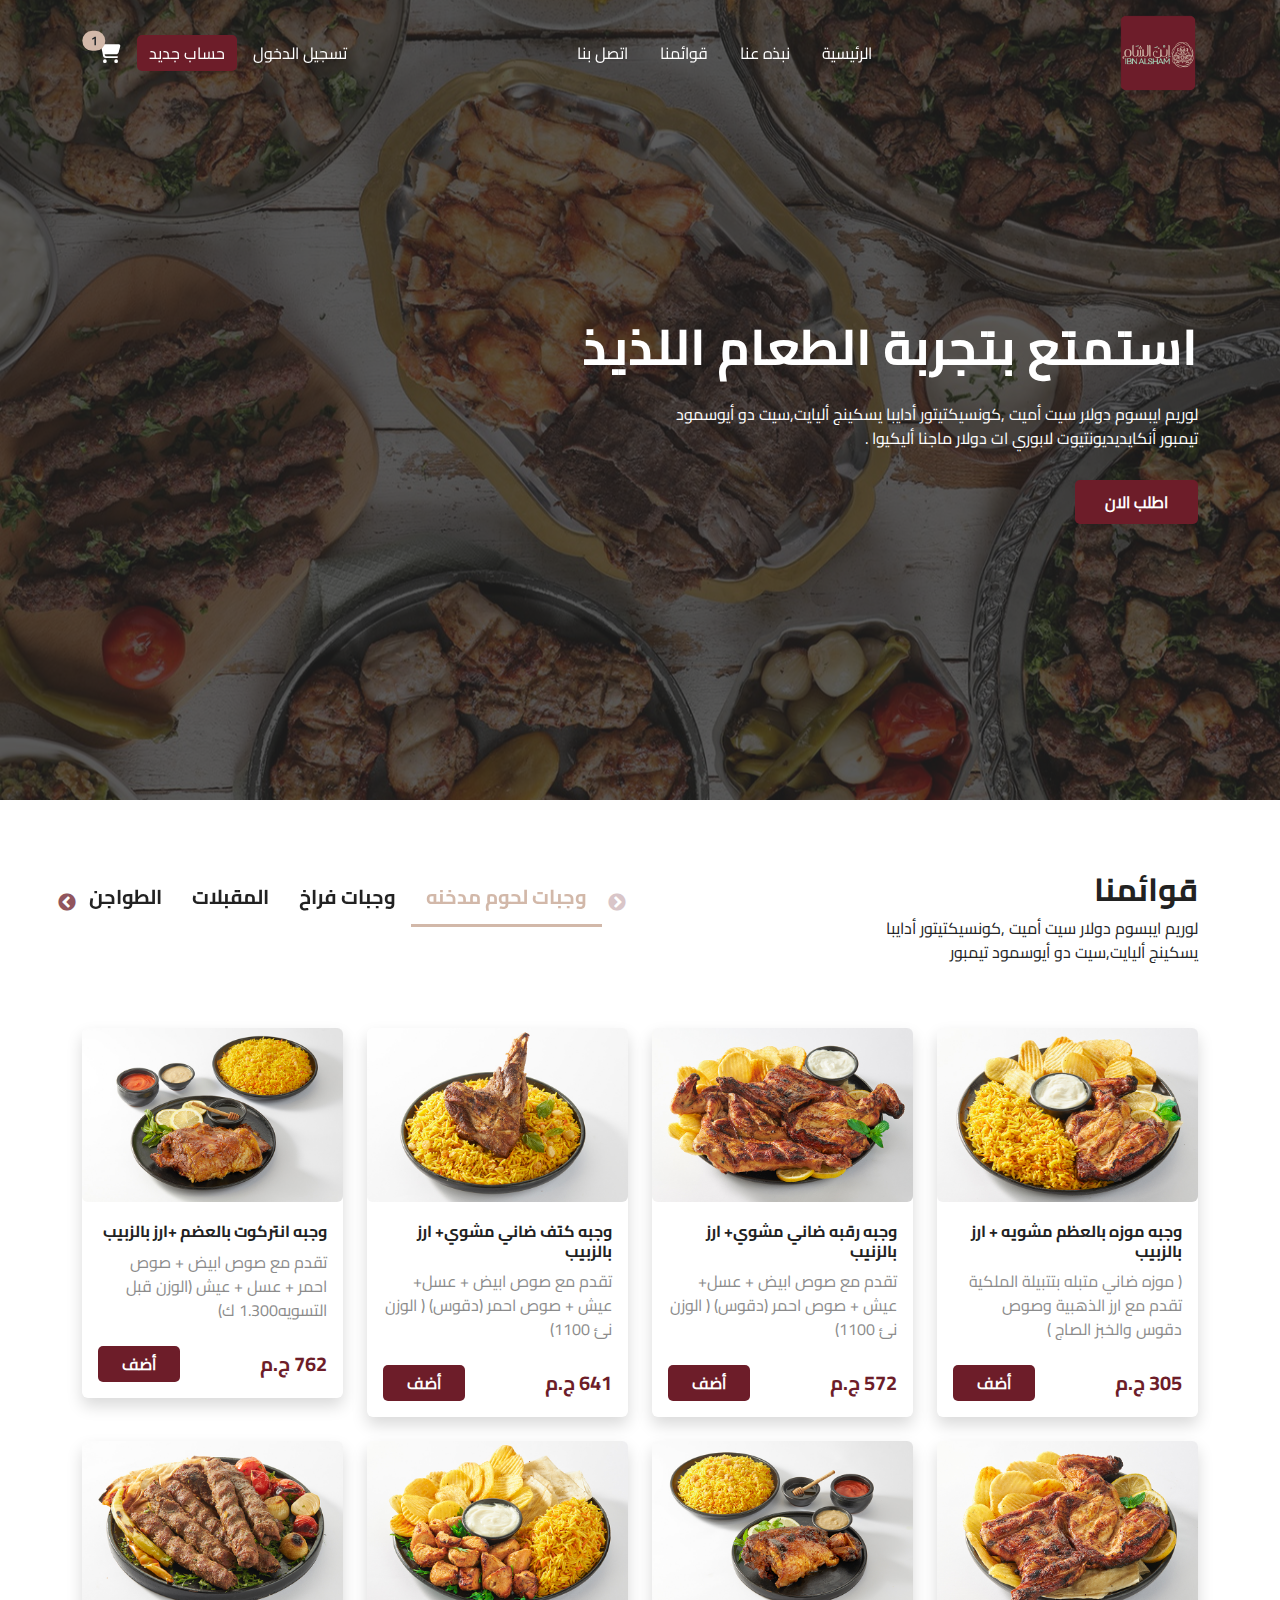
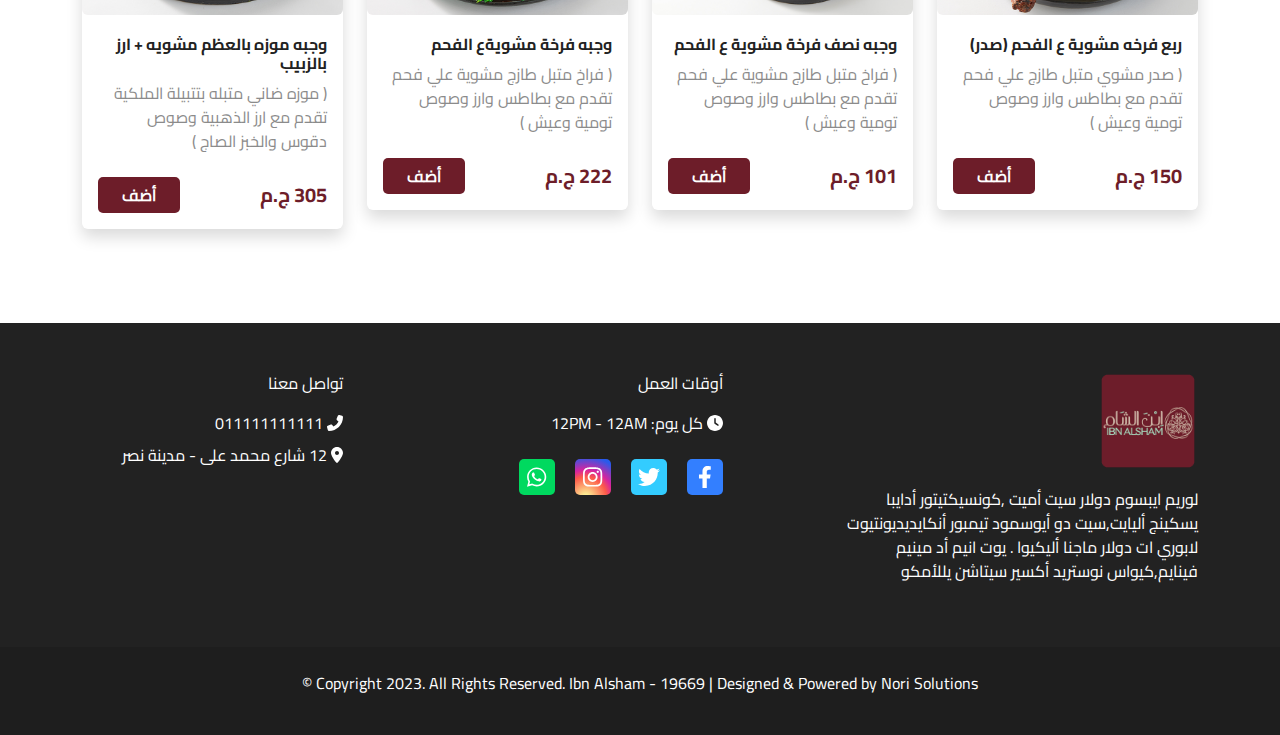
==== commit c9cfe03a: "some edits" ====
--- a/index.html
+++ b/index.html
@@ -184,7 +184,9 @@
                                     <div class="card shadow border-0 mb-4">
                                         <div class="row gx-md-1 gy-md-0 g-0">
                                             <div class="col-md-12 col-4">
-                                                <img src="assets/images/1.jpg" class="img-fluid rounded-2" alt="...">
+                                                <div class="image mt-md-0 my-1 mx-lg-0 mx-1">
+                                                    <img src="assets/images/1.jpg" class="w-100 h-100 rounded-2" alt="...">
+                                                </div>
                                             </div>
                                             <div class="col-md-12 col-8">
                                                 <div class="card-body">
@@ -203,7 +205,9 @@
                                     <div class="card shadow border-0 mb-4">
                                         <div class="row gx-md-1 gy-md-0 g-0">
                                             <div class="col-md-12 col-4">
-                                                <img src="assets/images/2.jpg" class="img-fluid rounded-2" alt="...">
+                                                <div class="image mt-md-0 my-1 mx-lg-0 mx-1">
+                                                    <img src="assets/images/2.jpg" class="w-100 h-100 rounded-2" alt="...">
+                                                </div>
                                             </div>
                                             <div class="col-md-12 col-8">
                                                 <div class="card-body">
@@ -222,7 +226,9 @@
                                     <div class="card shadow border-0 mb-4">
                                         <div class="row gx-md-1 gy-md-0 g-0">
                                             <div class="col-md-12 col-4">
-                                                <img src="assets/images/3.jpg" class="img-fluid rounded-2" alt="...">
+                                                <div class="image mt-md-0 my-1 mx-lg-0 mx-1">
+                                                    <img src="assets/images/3.jpg" class="w-100 h-100 rounded-2" alt="...">
+                                                </div>
                                             </div>
                                             <div class="col-md-12 col-8">
                                                 <div class="card-body">
@@ -241,7 +247,9 @@
                                     <div class="card shadow border-0 mb-4">
                                         <div class="row gx-md-1 gy-md-0 g-0">
                                             <div class="col-md-12 col-4">
-                                                <img src="assets/images/4.jpg" class="img-fluid rounded-2" alt="...">
+                                                <div class="image mt-md-0 my-1 mx-lg-0 mx-1">
+                                                    <img src="assets/images/4.jpg" class="w-100 h-100 rounded-2" alt="...">
+                                                </div>
                                             </div>
                                             <div class="col-md-12 col-8">
                                                 <div class="card-body">
@@ -260,7 +268,9 @@
                                     <div class="card shadow border-0 mb-4">
                                         <div class="row gx-md-1 gy-md-0 g-0">
                                             <div class="col-md-12 col-4">
-                                                <img src="assets/images/5.jpg" class="img-fluid rounded-2" alt="...">
+                                                <div class="image mt-md-0 my-1 mx-lg-0 mx-1">
+                                                    <img src="assets/images/5.jpg" class="w-100 h-100 rounded-2" alt="...">
+                                                </div>
                                             </div>
                                             <div class="col-md-12 col-8">
                                                 <div class="card-body">
@@ -279,7 +289,9 @@
                                     <div class="card shadow border-0 mb-4">
                                         <div class="row gx-md-1 gy-md-0 g-0">
                                             <div class="col-md-12 col-4">
-                                                <img src="assets/images/6.jpg" class="img-fluid rounded-2" alt="...">
+                                                <div class="image mt-md-0 my-1 mx-lg-0 mx-1">
+                                                    <img src="assets/images/6.jpg" class="w-100 h-100 rounded-2" alt="...">
+                                                </div>
                                             </div>
                                             <div class="col-md-12 col-8">
                                                 <div class="card-body">
@@ -298,7 +310,9 @@
                                     <div class="card shadow border-0 mb-4">
                                         <div class="row gx-md-1 gy-md-0 g-0">
                                             <div class="col-md-12 col-4">
-                                                <img src="assets/images/7.jpg" class="img-fluid rounded-2" alt="...">
+                                                <div class="image mt-md-0 my-1 mx-lg-0 mx-1">
+                                                    <img src="assets/images/7.jpg" class="w-100 h-100 rounded-2" alt="...">
+                                                </div>
                                             </div>
                                             <div class="col-md-12 col-8">
                                                 <div class="card-body">
@@ -317,7 +331,9 @@
                                     <div class="card shadow border-0 mb-4">
                                         <div class="row gx-md-1 gy-md-0 g-0">
                                             <div class="col-md-12 col-4">
-                                                <img src="assets/images/8.jpg" class="img-fluid rounded-2" alt="...">
+                                                <div class="image mt-md-0 my-1 mx-lg-0 mx-1">
+                                                    <img src="assets/images/8.jpg" class="w-100 h-100 rounded-2" alt="...">
+                                                </div>
                                             </div>
                                             <div class="col-md-12 col-8">
                                                 <div class="card-body">
@@ -340,7 +356,9 @@
                                     <div class="card shadow border-0 mb-4">
                                         <div class="row gx-md-1 gy-md-0 g-0">
                                             <div class="col-md-12 col-4">
-                                                <img src="assets/images/5.jpg" class="img-fluid rounded-2" alt="...">
+                                                <div class="image mt-md-0 my-1 mx-lg-0 mx-1">
+                                                    <img src="assets/images/9.jpg" class="w-100 h-100 rounded-2" alt="...">
+                                                </div>
                                             </div>
                                             <div class="col-md-12 col-8">
                                                 <div class="card-body">
@@ -359,7 +377,9 @@
                                     <div class="card shadow border-0 mb-4">
                                         <div class="row gx-md-1 gy-md-0 g-0">
                                             <div class="col-md-12 col-4">
-                                                <img src="assets/images/6.jpg" class="img-fluid rounded-2" alt="...">
+                                                <div class="image mt-md-0 my-1 mx-lg-0 mx-1">
+                                                    <img src="assets/images/1.jpg" class="w-100 h-100 rounded-2" alt="...">
+                                                </div>
                                             </div>
                                             <div class="col-md-12 col-8">
                                                 <div class="card-body">
@@ -378,7 +398,9 @@
                                     <div class="card shadow border-0 mb-4">
                                         <div class="row gx-md-1 gy-md-0 g-0">
                                             <div class="col-md-12 col-4">
-                                                <img src="assets/images/7.jpg" class="img-fluid rounded-2" alt="...">
+                                                <div class="image mt-md-0 my-1 mx-lg-0 mx-1">
+                                                    <img src="assets/images/2.jpg" class="w-100 h-100 rounded-2" alt="...">
+                                                </div>
                                             </div>
                                             <div class="col-md-12 col-8">
                                                 <div class="card-body">
@@ -397,7 +419,9 @@
                                     <div class="card shadow border-0 mb-4">
                                         <div class="row gx-md-1 gy-md-0 g-0">
                                             <div class="col-md-12 col-4">
-                                                <img src="assets/images/8.jpg" class="img-fluid rounded-2" alt="...">
+                                                <div class="image mt-md-0 my-1 mx-lg-0 mx-1">
+                                                    <img src="assets/images/3.jpg" class="w-100 h-100 rounded-2" alt="...">
+                                                </div>
                                             </div>
                                             <div class="col-md-12 col-8">
                                                 <div class="card-body">
@@ -420,7 +444,9 @@
                                     <div class="card shadow border-0 mb-4">
                                         <div class="row gx-md-1 gy-md-0 g-0">
                                             <div class="col-md-12 col-4">
-                                                <img src="assets/images/3.jpg" class="img-fluid rounded-2" alt="...">
+                                                <div class="image mt-md-0 my-1 mx-lg-0 mx-1">
+                                                    <img src="assets/images/3.jpg" class="w-100 h-100 rounded-2" alt="...">
+                                                </div>
                                             </div>
                                             <div class="col-md-12 col-8">
                                                 <div class="card-body">
@@ -439,7 +465,9 @@
                                     <div class="card shadow border-0 mb-4">
                                         <div class="row gx-md-1 gy-md-0 g-0">
                                             <div class="col-md-12 col-4">
-                                                <img src="assets/images/4.jpg" class="img-fluid rounded-2" alt="...">
+                                                <div class="image mt-md-0 my-1 mx-lg-0 mx-1">
+                                                    <img src="assets/images/4.jpg" class="w-100 h-100 rounded-2" alt="...">
+                                                </div>
                                             </div>
                                             <div class="col-md-12 col-8">
                                                 <div class="card-body">
@@ -458,7 +486,9 @@
                                     <div class="card shadow border-0 mb-4">
                                         <div class="row gx-md-1 gy-md-0 g-0">
                                             <div class="col-md-12 col-4">
-                                                <img src="assets/images/5.jpg" class="img-fluid rounded-2" alt="...">
+                                                <div class="image mt-md-0 my-1 mx-lg-0 mx-1">
+                                                    <img src="assets/images/5.jpg" class="w-100 h-100 rounded-2" alt="...">
+                                                </div>
                                             </div>
                                             <div class="col-md-12 col-8">
                                                 <div class="card-body">
@@ -477,7 +507,9 @@
                                     <div class="card shadow border-0 mb-4">
                                         <div class="row gx-md-1 gy-md-0 g-0">
                                             <div class="col-md-12 col-4">
-                                                <img src="assets/images/6.jpg" class="img-fluid rounded-2" alt="...">
+                                                <div class="image mt-md-0 my-1 mx-lg-0 mx-1">
+                                                    <img src="assets/images/6.jpg" class="w-100 h-100 rounded-2" alt="...">
+                                                </div>
                                             </div>
                                             <div class="col-md-12 col-8">
                                                 <div class="card-body">
@@ -500,7 +532,9 @@
                                     <div class="card shadow border-0 mb-4">
                                         <div class="row gx-md-1 gy-md-0 g-0">
                                             <div class="col-md-12 col-4">
-                                                <img src="assets/images/2.jpg" class="img-fluid rounded-2" alt="...">
+                                                <div class="image mt-md-0 my-1 mx-lg-0 mx-1">
+                                                    <img src="assets/images/7.jpg" class="w-100 h-100 rounded-2" alt="...">
+                                                </div>
                                             </div>
                                             <div class="col-md-12 col-8">
                                                 <div class="card-body">
@@ -519,7 +553,9 @@
                                     <div class="card shadow border-0 mb-4">
                                         <div class="row gx-md-1 gy-md-0 g-0">
                                             <div class="col-md-12 col-4">
-                                                <img src="assets/images/3.jpg" class="img-fluid rounded-2" alt="...">
+                                                <div class="image mt-md-0 my-1 mx-lg-0 mx-1">
+                                                    <img src="assets/images/3.jpg" class="w-100 h-100 rounded-2" alt="...">
+                                                </div>
                                             </div>
                                             <div class="col-md-12 col-8">
                                                 <div class="card-body">
@@ -538,7 +574,9 @@
                                     <div class="card shadow border-0 mb-4">
                                         <div class="row gx-md-1 gy-md-0 g-0">
                                             <div class="col-md-12 col-4">
-                                                <img src="assets/images/4.jpg" class="img-fluid rounded-2" alt="...">
+                                                <div class="image mt-md-0 my-1 mx-lg-0 mx-1">
+                                                    <img src="assets/images/5.jpg" class="w-100 h-100 rounded-2" alt="...">
+                                                </div>
                                             </div>
                                             <div class="col-md-12 col-8">
                                                 <div class="card-body">
@@ -557,7 +595,9 @@
                                     <div class="card shadow border-0 mb-4">
                                         <div class="row gx-md-1 gy-md-0 g-0">
                                             <div class="col-md-12 col-4">
-                                                <img src="assets/images/5.jpg" class="img-fluid rounded-2" alt="...">
+                                                <div class="image mt-md-0 my-1 mx-lg-0 mx-1">
+                                                    <img src="assets/images/6.jpg" class="w-100 h-100 rounded-2" alt="...">
+                                                </div>
                                             </div>
                                             <div class="col-md-12 col-8">
                                                 <div class="card-body">
@@ -576,7 +616,9 @@
                                     <div class="card shadow border-0 mb-4">
                                         <div class="row gx-md-1 gy-md-0 g-0">
                                             <div class="col-md-12 col-4">
-                                                <img src="assets/images/6.jpg" class="img-fluid rounded-2" alt="...">
+                                                <div class="image mt-md-0 my-1 mx-lg-0 mx-1">
+                                                    <img src="assets/images/2.jpg" class="w-100 h-100 rounded-2" alt="...">
+                                                </div>
                                             </div>
                                             <div class="col-md-12 col-8">
                                                 <div class="card-body">
@@ -595,7 +637,9 @@
                                     <div class="card shadow border-0 mb-4">
                                         <div class="row gx-md-1 gy-md-0 g-0">
                                             <div class="col-md-12 col-4">
-                                                <img src="assets/images/7.jpg" class="img-fluid rounded-2" alt="...">
+                                                <div class="image mt-md-0 my-1 mx-lg-0 mx-1">
+                                                    <img src="assets/images/8.jpg" class="w-100 h-100 rounded-2" alt="...">
+                                                </div>
                                             </div>
                                             <div class="col-md-12 col-8">
                                                 <div class="card-body">
@@ -614,7 +658,9 @@
                                     <div class="card shadow border-0 mb-4">
                                         <div class="row gx-md-1 gy-md-0 g-0">
                                             <div class="col-md-12 col-4">
-                                                <img src="assets/images/8.jpg" class="img-fluid rounded-2" alt="...">
+                                                <div class="image mt-md-0 my-1 mx-lg-0 mx-1">
+                                                    <img src="assets/images/6.jpg" class="w-100 h-100 rounded-2" alt="...">
+                                                </div>
                                             </div>
                                             <div class="col-md-12 col-8">
                                                 <div class="card-body">
@@ -637,7 +683,9 @@
                                     <div class="card shadow border-0 mb-4">
                                         <div class="row gx-md-1 gy-md-0 g-0">
                                             <div class="col-md-12 col-4">
-                                                <img src="assets/images/5.jpg" class="img-fluid rounded-2" alt="...">
+                                                <div class="image mt-md-0 my-1 mx-lg-0 mx-1">
+                                                    <img src="assets/images/4.jpg" class="w-100 h-100 rounded-2" alt="...">
+                                                </div>
                                             </div>
                                             <div class="col-md-12 col-8">
                                                 <div class="card-body">
@@ -656,7 +704,9 @@
                                     <div class="card shadow border-0 mb-4">
                                         <div class="row gx-md-1 gy-md-0 g-0">
                                             <div class="col-md-12 col-4">
-                                                <img src="assets/images/6.jpg" class="img-fluid rounded-2" alt="...">
+                                                <div class="image mt-md-0 my-1 mx-lg-0 mx-1">
+                                                    <img src="assets/images/5.jpg" class="w-100 h-100 rounded-2" alt="...">
+                                                </div>
                                             </div>
                                             <div class="col-md-12 col-8">
                                                 <div class="card-body">
@@ -675,7 +725,9 @@
                                     <div class="card shadow border-0 mb-4">
                                         <div class="row gx-md-1 gy-md-0 g-0">
                                             <div class="col-md-12 col-4">
-                                                <img src="assets/images/7.jpg" class="img-fluid rounded-2" alt="...">
+                                                <div class="image mt-md-0 my-1 mx-lg-0 mx-1">
+                                                    <img src="assets/images/1.jpg" class="w-100 h-100 rounded-2" alt="...">
+                                                </div>
                                             </div>
                                             <div class="col-md-12 col-8">
                                                 <div class="card-body">
@@ -694,7 +746,9 @@
                                     <div class="card shadow border-0 mb-4">
                                         <div class="row gx-md-1 gy-md-0 g-0">
                                             <div class="col-md-12 col-4">
-                                                <img src="assets/images/8.jpg" class="img-fluid rounded-2" alt="...">
+                                                <div class="image mt-md-0 my-1 mx-lg-0 mx-1">
+                                                    <img src="assets/images/2.jpg" class="w-100 h-100 rounded-2" alt="...">
+                                                </div>
                                             </div>
                                             <div class="col-md-12 col-8">
                                                 <div class="card-body">
@@ -717,7 +771,9 @@
                                     <div class="card shadow border-0 mb-4">
                                         <div class="row gx-md-1 gy-md-0 g-0">
                                             <div class="col-md-12 col-4">
-                                                <img src="assets/images/4.jpg" class="img-fluid rounded-2" alt="...">
+                                                <div class="image mt-md-0 my-1 mx-lg-0 mx-1">
+                                                    <img src="assets/images/1.jpg" class="w-100 h-100 rounded-2" alt="...">
+                                                </div>
                                             </div>
                                             <div class="col-md-12 col-8">
                                                 <div class="card-body">
@@ -736,7 +792,9 @@
                                     <div class="card shadow border-0 mb-4">
                                         <div class="row gx-md-1 gy-md-0 g-0">
                                             <div class="col-md-12 col-4">
-                                                <img src="assets/images/5.jpg" class="img-fluid rounded-2" alt="...">
+                                                <div class="image mt-md-0 my-1 mx-lg-0 mx-1">
+                                                    <img src="assets/images/6.jpg" class="w-100 h-100 rounded-2" alt="...">
+                                                </div>
                                             </div>
                                             <div class="col-md-12 col-8">
                                                 <div class="card-body">
@@ -755,7 +813,9 @@
                                     <div class="card shadow border-0 mb-4">
                                         <div class="row gx-md-1 gy-md-0 g-0">
                                             <div class="col-md-12 col-4">
-                                                <img src="assets/images/6.jpg" class="img-fluid rounded-2" alt="...">
+                                                <div class="image mt-md-0 my-1 mx-lg-0 mx-1">
+                                                    <img src="assets/images/6.jpg" class="w-100 h-100 rounded-2" alt="...">
+                                                </div>
                                             </div>
                                             <div class="col-md-12 col-8">
                                                 <div class="card-body">
@@ -774,7 +834,9 @@
                                     <div class="card shadow border-0 mb-4">
                                         <div class="row gx-md-1 gy-md-0 g-0">
                                             <div class="col-md-12 col-4">
-                                                <img src="assets/images/7.jpg" class="img-fluid rounded-2" alt="...">
+                                                <div class="image mt-md-0 my-1 mx-lg-0 mx-1">
+                                                    <img src="assets/images/2.jpg" class="w-100 h-100 rounded-2" alt="...">
+                                                </div>
                                             </div>
                                             <div class="col-md-12 col-8">
                                                 <div class="card-body">
--- a/assets/css/styles.css
+++ b/assets/css/styles.css
@@ -336,12 +336,20 @@
     h2 {
         font-size: 22px;
     }
-    h6, h5, strong {
+    h6, h5{
         font-size: 16px;
     }
-    p, a {
+    strong, a, .card h6{
         font-size: 14px !important;
     }
+    p{
+        font-size: 14px !important;
+    }
+    .fs-5 {
+        font-size: 1rem !important;
+    }
+
+    /* Home */
     .navbar .navbar-brand img {
         width: 60px;
     }
@@ -361,4 +369,21 @@
     .banner-content h1{
         font-size: 40px;
     }
+    .home .products .card p {
+        font-size: 12px !important;
+    }
+    .home .products .card .image{
+        width: 130px;
+        height: 120px;
+    }
+
+    /* Checkout */
+    .checkout .card .product .info .quantity-input .quantity-btn svg {
+        font-size: 14px;
+        padding-bottom: 2px;
+    }
+    .checkout .card .product .info .quantity-input .quantity-btn {
+        width: 24px;
+        height: 24px;
+    }
 }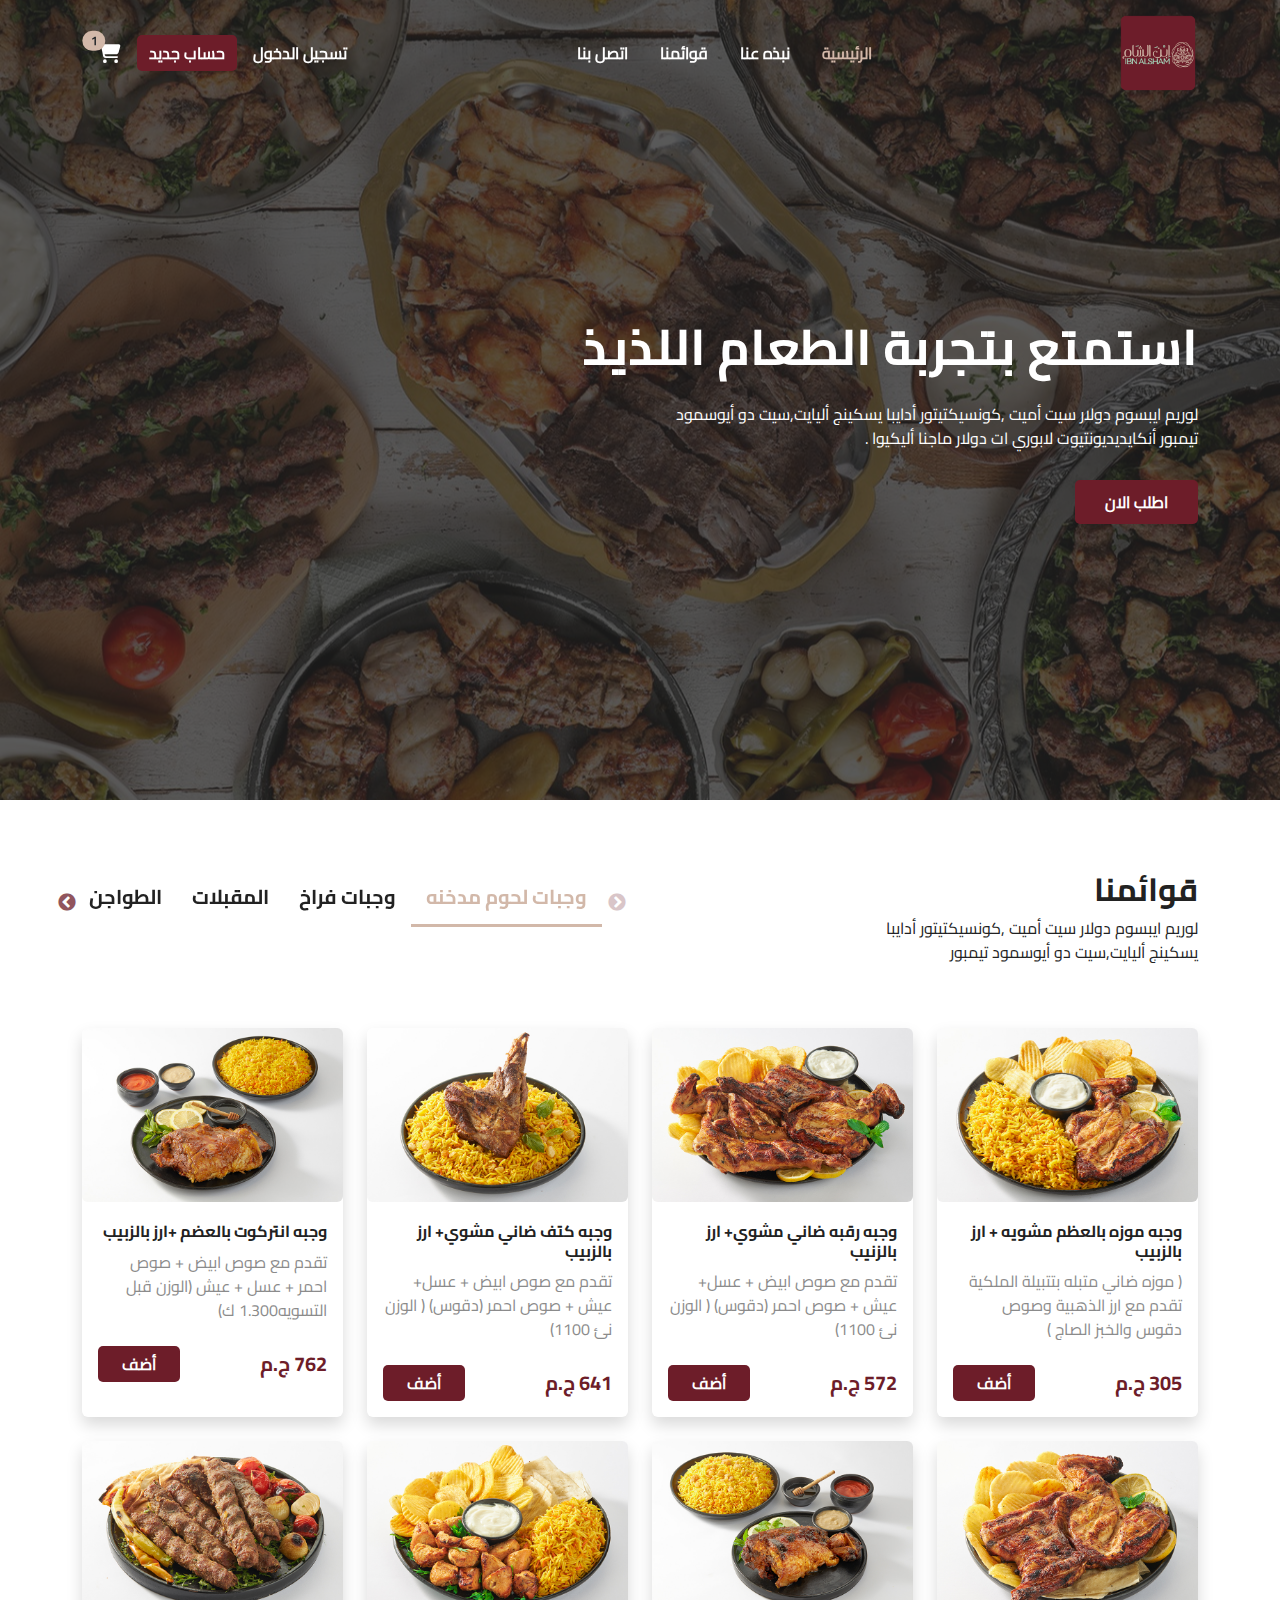
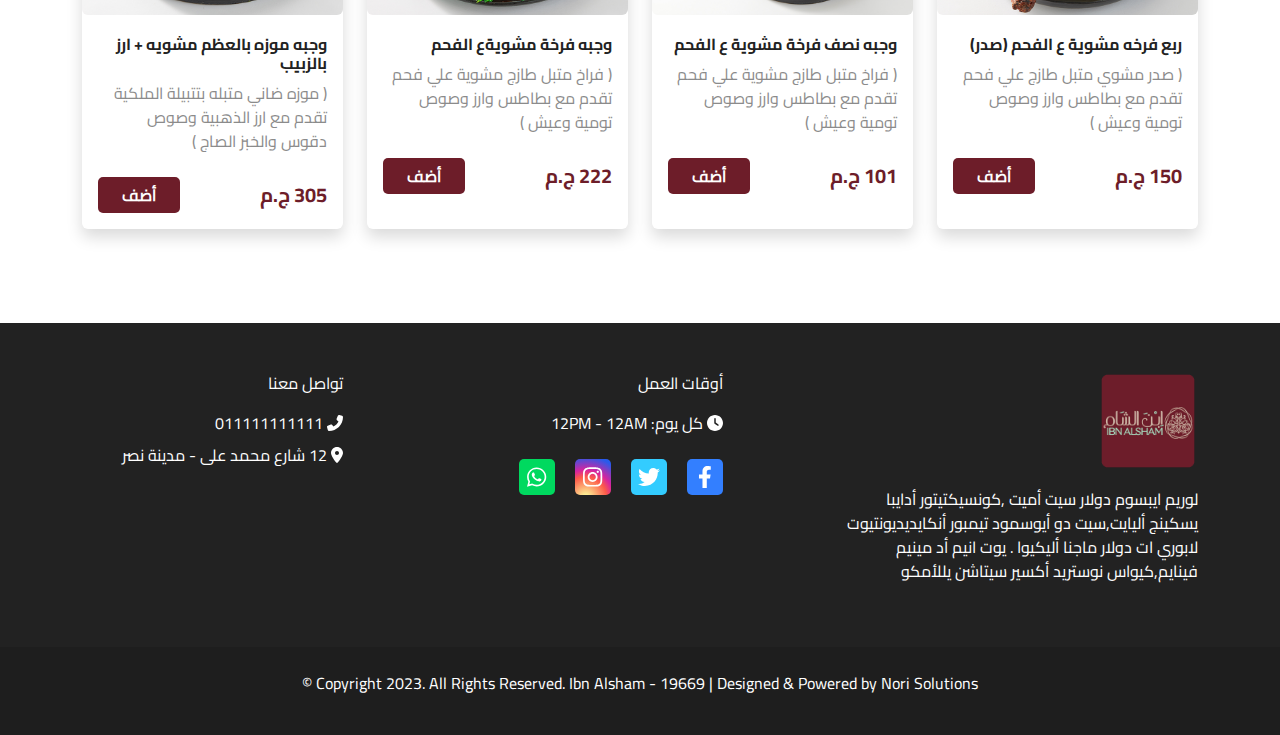
==== commit 75212c9e: "Pages ( Contact Us - About Us - Register ) - Login Popup - Some edits in design" ====
--- a/index.html
+++ b/index.html
@@ -38,21 +38,21 @@
                 <div class="d-lg-flex justify-content-between align-items-center flex-grow-1 d-none">
                     <ul class="navbar-nav mx-auto my-0">
                         <li class="nav-item px-2">
-                            <a class="nav-link text-white active" aria-current="page" href="./index.html">الرئيسية</a>
+                            <a class="nav-link fw-semibold text-white active" aria-current="page" href="./index.html">الرئيسية</a>
                         </li>
                         <li class="nav-item px-2">
-                            <a class="nav-link text-white" href="#">نبذه عنا</a>
+                            <a class="nav-link fw-semibold text-white" href="./about-us.html">نبذه عنا</a>
                         </li>
                         <li class="nav-item px-2">
-                            <a class="nav-link text-white">قوائمنا</a>
+                            <a class="nav-link fw-semibold text-white" href="./index.html">قوائمنا</a>
                         </li>
                         <li class="nav-item px-2">
-                            <a class="nav-link text-white">اتصل بنا</a>
+                            <a class="nav-link fw-semibold text-white" href="./contact-us.html">اتصل بنا</a>
                         </li>
                     </ul>
                     <div class="btns d-flex align-items-center">
-                        <a href="#" class="text-white text-decoration-none">تسجيل الدخول</a>
-                        <button type="button" class="btn btn-main mx-3">حساب جديد</button>
+                        <a href="#" class="text-white text-decoration-none fw-semibold" data-bs-toggle="modal" data-bs-target="#login">تسجيل الدخول</a>
+                        <a href="./register.html" class="btn btn-main mx-3 fw-semibold">حساب جديد</a>
                     </div>
                 </div>
                 <!-- Navbar toggler icon -->
@@ -107,26 +107,28 @@
                 <div class="modal-body d-flex flex-column align-items-start">
                     <ul class="navbar-nav w-100 my-0">
                         <li class="nav-item py-1 border border-bottom-1 border-top-0 border-end-0 border-start-0 px-2">
-                            <a class="nav-link active" aria-current="page" href="./index.html">الرئيسية</a>
+                            <a class="nav-link fw-semibold active" aria-current="page" href="./index.html">الرئيسية</a>
                         </li>
                         <li class="nav-item py-1 border border-bottom-1 border-top-0 border-end-0 border-start-0 px-2">
-                            <a class="nav-link" href="#">نبذه عنا</a>
+                            <a class="nav-link fw-semibold" href="./about-us.html">نبذه عنا</a>
                         </li>
                         <li class="nav-item py-1 border border-bottom-1 border-top-0 border-end-0 border-start-0 px-2">
-                            <a class="nav-link">قوائمنا</a>
+                            <a class="nav-link fw-semibold" href="./index.html">قوائمنا</a>
                         </li>
                         <li class="nav-item py-1 border border-bottom-1 border-top-0 border-end-0 border-start-0 px-2">
-                            <a class="nav-link ">اتصل بنا</a>
+                            <a class="nav-link fw-semibold" href="./contact-us.html">اتصل بنا</a>
                         </li>
                     </ul>
                     <div class="btns mt-3 d-flex align-items-center">
-                        <a href="#" class="text-decoration-none">تسجيل الدخول</a>
-                        <button type="button" class="btn btn-main mx-3">حساب جديد</button>
+                        <a href="#" id="login-modal" class="text-decoration-none" data-bs-toggle="modal" data-bs-target="#login">تسجيل الدخول</a>
+                        <a href="./register.html" class="btn btn-main mx-3">حساب جديد</a>
                     </div>
                 </div>
             </div>
         </div>
     </div>
+    <!-- Navbar toggle on Mobile -->
+    <!-- Navbar -->
 
     <div class="home">
         <!-- Banner Section -->
@@ -180,7 +182,7 @@
                     <div class="tab-content">
                         <div class="tab-pane fade show active" id="one-tab-pane" role="tabpanel" aria-labelledby="one-tab" tabindex="0">
                             <div class="row align-content-stretch align-items-stretch">
-                                <div class="col-xl-3 col-lg-4 col-md-6 col-12">
+                                <div class="col-xl-3 col-lg-4 col-md-6 col-12 d-flex">
                                     <div class="card shadow border-0 mb-4">
                                         <div class="row gx-md-1 gy-md-0 g-0">
                                             <div class="col-md-12 col-4">
@@ -201,7 +203,7 @@
                                         </div>
                                     </div>
                                 </div>
-                                <div class="col-xl-3 col-lg-4 col-md-6 col-12">
+                                <div class="col-xl-3 col-lg-4 col-md-6 col-12 d-flex">
                                     <div class="card shadow border-0 mb-4">
                                         <div class="row gx-md-1 gy-md-0 g-0">
                                             <div class="col-md-12 col-4">
@@ -222,7 +224,7 @@
                                         </div>
                                     </div>
                                 </div>
-                                <div class="col-xl-3 col-lg-4 col-md-6 col-12">
+                                <div class="col-xl-3 col-lg-4 col-md-6 col-12 d-flex">
                                     <div class="card shadow border-0 mb-4">
                                         <div class="row gx-md-1 gy-md-0 g-0">
                                             <div class="col-md-12 col-4">
@@ -243,7 +245,7 @@
                                         </div>
                                     </div>
                                 </div>
-                                <div class="col-xl-3 col-lg-4 col-md-6 col-12">
+                                <div class="col-xl-3 col-lg-4 col-md-6 col-12 d-flex">
                                     <div class="card shadow border-0 mb-4">
                                         <div class="row gx-md-1 gy-md-0 g-0">
                                             <div class="col-md-12 col-4">
@@ -264,7 +266,7 @@
                                         </div>
                                     </div>
                                 </div>
-                                <div class="col-xl-3 col-lg-4 col-md-6 col-12">
+                                <div class="col-xl-3 col-lg-4 col-md-6 col-12 d-flex">
                                     <div class="card shadow border-0 mb-4">
                                         <div class="row gx-md-1 gy-md-0 g-0">
                                             <div class="col-md-12 col-4">
@@ -285,7 +287,7 @@
                                         </div>
                                     </div>
                                 </div>
-                                <div class="col-xl-3 col-lg-4 col-md-6 col-12">
+                                <div class="col-xl-3 col-lg-4 col-md-6 col-12 d-flex">
                                     <div class="card shadow border-0 mb-4">
                                         <div class="row gx-md-1 gy-md-0 g-0">
                                             <div class="col-md-12 col-4">
@@ -306,7 +308,7 @@
                                         </div>
                                     </div>
                                 </div>
-                                <div class="col-xl-3 col-lg-4 col-md-6 col-12">
+                                <div class="col-xl-3 col-lg-4 col-md-6 col-12 d-flex">
                                     <div class="card shadow border-0 mb-4">
                                         <div class="row gx-md-1 gy-md-0 g-0">
                                             <div class="col-md-12 col-4">
@@ -327,7 +329,7 @@
                                         </div>
                                     </div>
                                 </div>
-                                <div class="col-xl-3 col-lg-4 col-md-6 col-12">
+                                <div class="col-xl-3 col-lg-4 col-md-6 col-12 d-flex">
                                     <div class="card shadow border-0 mb-4">
                                         <div class="row gx-md-1 gy-md-0 g-0">
                                             <div class="col-md-12 col-4">
@@ -352,7 +354,7 @@
                         </div>
                         <div class="tab-pane fade" id="two-tab-pane" role="tabpanel" aria-labelledby="two-tab" tabindex="0">
                             <div class="row align-content-stretch align-items-stretch">
-                                <div class="col-xl-3 col-lg-4 col-md-6 col-12">
+                                <div class="col-xl-3 col-lg-4 col-md-6 col-12 d-flex">
                                     <div class="card shadow border-0 mb-4">
                                         <div class="row gx-md-1 gy-md-0 g-0">
                                             <div class="col-md-12 col-4">
@@ -373,7 +375,7 @@
                                         </div>
                                     </div>
                                 </div>
-                                <div class="col-xl-3 col-lg-4 col-md-6 col-12">
+                                <div class="col-xl-3 col-lg-4 col-md-6 col-12 d-flex">
                                     <div class="card shadow border-0 mb-4">
                                         <div class="row gx-md-1 gy-md-0 g-0">
                                             <div class="col-md-12 col-4">
@@ -394,7 +396,7 @@
                                         </div>
                                     </div>
                                 </div>
-                                <div class="col-xl-3 col-lg-4 col-md-6 col-12">
+                                <div class="col-xl-3 col-lg-4 col-md-6 col-12 d-flex">
                                     <div class="card shadow border-0 mb-4">
                                         <div class="row gx-md-1 gy-md-0 g-0">
                                             <div class="col-md-12 col-4">
@@ -415,7 +417,7 @@
                                         </div>
                                     </div>
                                 </div>
-                                <div class="col-xl-3 col-lg-4 col-md-6 col-12">
+                                <div class="col-xl-3 col-lg-4 col-md-6 col-12 d-flex">
                                     <div class="card shadow border-0 mb-4">
                                         <div class="row gx-md-1 gy-md-0 g-0">
                                             <div class="col-md-12 col-4">
@@ -440,7 +442,7 @@
                         </div>
                         <div class="tab-pane fade" id="three-tab-pane" role="tabpanel" aria-labelledby="three-tab" tabindex="0">
                             <div class="row align-content-stretch align-items-stretch">
-                                <div class="col-xl-3 col-lg-4 col-md-6 col-12">
+                                <div class="col-xl-3 col-lg-4 col-md-6 col-12 d-flex">
                                     <div class="card shadow border-0 mb-4">
                                         <div class="row gx-md-1 gy-md-0 g-0">
                                             <div class="col-md-12 col-4">
@@ -461,7 +463,7 @@
                                         </div>
                                     </div>
                                 </div>
-                                <div class="col-xl-3 col-lg-4 col-md-6 col-12">
+                                <div class="col-xl-3 col-lg-4 col-md-6 col-12 d-flex">
                                     <div class="card shadow border-0 mb-4">
                                         <div class="row gx-md-1 gy-md-0 g-0">
                                             <div class="col-md-12 col-4">
@@ -482,7 +484,7 @@
                                         </div>
                                     </div>
                                 </div>
-                                <div class="col-xl-3 col-lg-4 col-md-6 col-12">
+                                <div class="col-xl-3 col-lg-4 col-md-6 col-12 d-flex">
                                     <div class="card shadow border-0 mb-4">
                                         <div class="row gx-md-1 gy-md-0 g-0">
                                             <div class="col-md-12 col-4">
@@ -503,7 +505,7 @@
                                         </div>
                                     </div>
                                 </div>
-                                <div class="col-xl-3 col-lg-4 col-md-6 col-12">
+                                <div class="col-xl-3 col-lg-4 col-md-6 col-12 d-flex">
                                     <div class="card shadow border-0 mb-4">
                                         <div class="row gx-md-1 gy-md-0 g-0">
                                             <div class="col-md-12 col-4">
@@ -528,7 +530,7 @@
                         </div>
                         <div class="tab-pane fade" id="four-tab-pane" role="tabpanel" aria-labelledby="four-tab" tabindex="0">
                             <div class="row align-content-stretch align-items-stretch">
-                                <div class="col-xl-3 col-lg-4 col-md-6 col-12">
+                                <div class="col-xl-3 col-lg-4 col-md-6 col-12 d-flex">
                                     <div class="card shadow border-0 mb-4">
                                         <div class="row gx-md-1 gy-md-0 g-0">
                                             <div class="col-md-12 col-4">
@@ -549,7 +551,7 @@
                                         </div>
                                     </div>
                                 </div>
-                                <div class="col-xl-3 col-lg-4 col-md-6 col-12">
+                                <div class="col-xl-3 col-lg-4 col-md-6 col-12 d-flex">
                                     <div class="card shadow border-0 mb-4">
                                         <div class="row gx-md-1 gy-md-0 g-0">
                                             <div class="col-md-12 col-4">
@@ -570,7 +572,7 @@
                                         </div>
                                     </div>
                                 </div>
-                                <div class="col-xl-3 col-lg-4 col-md-6 col-12">
+                                <div class="col-xl-3 col-lg-4 col-md-6 col-12 d-flex">
                                     <div class="card shadow border-0 mb-4">
                                         <div class="row gx-md-1 gy-md-0 g-0">
                                             <div class="col-md-12 col-4">
@@ -591,7 +593,7 @@
                                         </div>
                                     </div>
                                 </div>
-                                <div class="col-xl-3 col-lg-4 col-md-6 col-12">
+                                <div class="col-xl-3 col-lg-4 col-md-6 col-12 d-flex">
                                     <div class="card shadow border-0 mb-4">
                                         <div class="row gx-md-1 gy-md-0 g-0">
                                             <div class="col-md-12 col-4">
@@ -612,7 +614,7 @@
                                         </div>
                                     </div>
                                 </div>
-                                <div class="col-xl-3 col-lg-4 col-md-6 col-12">
+                                <div class="col-xl-3 col-lg-4 col-md-6 col-12 d-flex">
                                     <div class="card shadow border-0 mb-4">
                                         <div class="row gx-md-1 gy-md-0 g-0">
                                             <div class="col-md-12 col-4">
@@ -633,7 +635,7 @@
                                         </div>
                                     </div>
                                 </div>
-                                <div class="col-xl-3 col-lg-4 col-md-6 col-12">
+                                <div class="col-xl-3 col-lg-4 col-md-6 col-12 d-flex">
                                     <div class="card shadow border-0 mb-4">
                                         <div class="row gx-md-1 gy-md-0 g-0">
                                             <div class="col-md-12 col-4">
@@ -654,7 +656,7 @@
                                         </div>
                                     </div>
                                 </div>
-                                <div class="col-xl-3 col-lg-4 col-md-6 col-12">
+                                <div class="col-xl-3 col-lg-4 col-md-6 col-12 d-flex">
                                     <div class="card shadow border-0 mb-4">
                                         <div class="row gx-md-1 gy-md-0 g-0">
                                             <div class="col-md-12 col-4">
@@ -679,7 +681,7 @@
                         </div>
                         <div class="tab-pane fade" id="five-tab-pane" role="tabpanel" aria-labelledby="five-tab" tabindex="0">
                             <div class="row align-content-stretch align-items-stretch">
-                                <div class="col-xl-3 col-lg-4 col-md-6 col-12">
+                                <div class="col-xl-3 col-lg-4 col-md-6 col-12 d-flex">
                                     <div class="card shadow border-0 mb-4">
                                         <div class="row gx-md-1 gy-md-0 g-0">
                                             <div class="col-md-12 col-4">
@@ -700,7 +702,7 @@
                                         </div>
                                     </div>
                                 </div>
-                                <div class="col-xl-3 col-lg-4 col-md-6 col-12">
+                                <div class="col-xl-3 col-lg-4 col-md-6 col-12 d-flex">
                                     <div class="card shadow border-0 mb-4">
                                         <div class="row gx-md-1 gy-md-0 g-0">
                                             <div class="col-md-12 col-4">
@@ -721,7 +723,7 @@
                                         </div>
                                     </div>
                                 </div>
-                                <div class="col-xl-3 col-lg-4 col-md-6 col-12">
+                                <div class="col-xl-3 col-lg-4 col-md-6 col-12 d-flex">
                                     <div class="card shadow border-0 mb-4">
                                         <div class="row gx-md-1 gy-md-0 g-0">
                                             <div class="col-md-12 col-4">
@@ -742,7 +744,7 @@
                                         </div>
                                     </div>
                                 </div>
-                                <div class="col-xl-3 col-lg-4 col-md-6 col-12">
+                                <div class="col-xl-3 col-lg-4 col-md-6 col-12 d-flex">
                                     <div class="card shadow border-0 mb-4">
                                         <div class="row gx-md-1 gy-md-0 g-0">
                                             <div class="col-md-12 col-4">
@@ -767,7 +769,7 @@
                         </div>
                         <div class="tab-pane fade" id="six-tab-pane" role="tabpanel" aria-labelledby="six-tab" tabindex="0">
                             <div class="row align-content-stretch align-items-stretch">
-                                <div class="col-xl-3 col-lg-4 col-md-6 col-12">
+                                <div class="col-xl-3 col-lg-4 col-md-6 col-12 d-flex">
                                     <div class="card shadow border-0 mb-4">
                                         <div class="row gx-md-1 gy-md-0 g-0">
                                             <div class="col-md-12 col-4">
@@ -788,7 +790,7 @@
                                         </div>
                                     </div>
                                 </div>
-                                <div class="col-xl-3 col-lg-4 col-md-6 col-12">
+                                <div class="col-xl-3 col-lg-4 col-md-6 col-12 d-flex">
                                     <div class="card shadow border-0 mb-4">
                                         <div class="row gx-md-1 gy-md-0 g-0">
                                             <div class="col-md-12 col-4">
@@ -809,7 +811,7 @@
                                         </div>
                                     </div>
                                 </div>
-                                <div class="col-xl-3 col-lg-4 col-md-6 col-12">
+                                <div class="col-xl-3 col-lg-4 col-md-6 col-12 d-flex">
                                     <div class="card shadow border-0 mb-4">
                                         <div class="row gx-md-1 gy-md-0 g-0">
                                             <div class="col-md-12 col-4">
@@ -830,7 +832,7 @@
                                         </div>
                                     </div>
                                 </div>
-                                <div class="col-xl-3 col-lg-4 col-md-6 col-12">
+                                <div class="col-xl-3 col-lg-4 col-md-6 col-12 d-flex">
                                     <div class="card shadow border-0 mb-4">
                                         <div class="row gx-md-1 gy-md-0 g-0">
                                             <div class="col-md-12 col-4">
@@ -912,7 +914,7 @@
     </footer>
     <!-- Footer Section -->
 
-    <!-- Modal Add Product -->
+    <!-- Add Product Modal -->
     <div class="modal fade" id="add-product" tabindex="-1" aria-labelledby="add-product-Label" aria-hidden="true">
         <div class="modal-dialog modal-dialog-centered">
             <div class="modal-content">
@@ -969,6 +971,54 @@
         </div>
     </div>
 
+    <!-- Login Modal -->
+    <div class="modal fade" id="login" tabindex="-1" aria-labelledby="loginLabel" aria-hidden="true">
+        <div class="modal-dialog modal-sm">
+            <div class="modal-content">
+                <div class="modal-header justify-content-center border-0">
+                    <h1 class="modal-title fs-5" id="loginLabel">تسجيل الدخول</h1>
+                    <!-- <button type="button" class="btn-close" data-bs-dismiss="modal" aria-label="Close"></button> -->
+                </div>
+                <div class="modal-body">
+                    <form action="" method="post">
+                        <div class="mb-3">
+                            <input type="email" class="form-control text-start" placeholder="البريد الالكترونى" name="email" id="email" required>
+                        </div>
+                        <div class="mb-3">
+                            <input type="password" class="form-control text-start" placeholder="كلمة السر" name="password" id="password" required>
+                        </div>
+                        <div class="mb-3 form-check d-flex justify-content-center">
+                            <input type="checkbox" class="form-check-input" name="remember" id="remember">
+                            <label class="form-check-label mx-2" for="remember">تذكرنى</label>
+                        </div>
+                        <div class="mb-2">
+                            <a href="#" class="text-primary">نسيت كلمة السر؟</a>
+                        </div>
+                        <div class="mb-4">
+                            <button type="submit" class="btn btn-main w-100">دخول</button>
+                        </div>
+                        <div class="mb-2 text-center">
+                            <p class="mb-0 fw-light">من خلال الاستمرار فإنك توافق على</p>
+                            <p class="mb-0 fw-light">
+                                <a href="" class="text-dark">الشروط والأحكام</a>
+                                و
+                                <a href="" class="text-dark">سياسة الخصوصية</a>
+                            </p>
+                        </div>
+                        <div class="mb-2 text-center">
+                            <a href="#" class="fs-6 text-dark">
+                                <p>
+                                    <strong>انشاء حساب جديد؟</strong>
+                                    <strong class="text-primary text-decoration-underline">انشاء حساب</strong>
+                                </p>
+                            </a>
+                        </div>
+                    </form>
+                </div>
+            </div>
+        </div>
+    </div>
+
     <!-- Modules JS -->
     <script src="./assets/modules/jquery/jquery.min.js"></script>
     <script src="https://cdn.jsdelivr.net/npm/@popperjs/core@2.11.6/dist/umd/popper.min.js" integrity="sha384-oBqDVmMz9ATKxIep9tiCxS/Z9fNfEXiDAYTujMAeBAsjFuCZSmKbSSUnQlmh/jp3" crossorigin="anonymous"></script>
--- a/assets/css/styles.css
+++ b/assets/css/styles.css
@@ -6,12 +6,6 @@
 }
 
 @font-face {
-    font-family: cairo-Light;
-    src: url('../fonts/Cairo-Light.ttf');
-    font-weight: Light;
-}
-
-@font-face {
     font-family: cairo-bold;
     src: url('../fonts/Cairo-Bold.ttf');
     font-weight: bold;
@@ -22,12 +16,6 @@
     --bs-primary-100: #621a24;
     --bs-primary-200: #571720;
     --bs-primary-300: #4c141c;
-    --bs-primary-400: #411118;
-    --bs-primary-500: #360e14;
-    --bs-primary-600: #2b0b10;
-    --bs-primary-700: #20080c;
-    --bs-primary-800: #150508;
-    --bs-primary-900: #0a0204;
     --bs-primary-rgb: 109, 29, 41;
     --bs-secondary: #D2B8A9;
     --bs-secondary-rgba: 210, 184, 169;
@@ -58,6 +46,17 @@
 a {
     text-decoration: none;
     color: #212529;
+    transition: all 0.3s ease-in-out;
+    -webkit-transition: all 0.3s ease-in-out;
+    -moz-transition: all 0.3s ease-in-out;
+    -ms-transition: all 0.3s ease-in-out;
+    -o-transition: all 0.3s ease-in-out;
+}
+a.text-primary:hover {
+    color: var(--bs-primary-300) !important;
+}
+a.text-dark:hover {
+    color: #222 !important
 }
 .btn:active {
     border-color: #fff !important
@@ -86,6 +85,9 @@
 .text-gray {
     color: var(--bs-gray-text);
 }
+.text-primary {
+    color: var(--bs-primary) !important;
+}
 .bg-dark {
     background-color: #222222 !important;
 }
@@ -96,12 +98,12 @@
     background-color: var(--bs-secondary) !important;
 }
 .bg-light {
-    background-color: #e8e8e8 !important;
+    background-color: #f7f7f7 !important;
 }
 .card-p{
     padding: 30px !important;
 }
-input:not(input[type=radio]) {
+input:not(input[type=radio], .form-check-input) {
     background-color: transparent;
     border: 1px solid #ededed;
     color: #222;
@@ -165,6 +167,21 @@
 }
 .navbar .navbar-brand img{
     width: 80px;
+}
+.navbar-nav .nav-link.active,
+.navbar-nav .show>.nav-link {
+    color: var(--bs-secondary) !important;
+}
+
+/* login modal */
+#login .modal-content{
+    min-width: 380px;
+    padding: 0 20px;
+    text-align: center;
+}
+
+#login .modal-content p{
+    font-size: 14px;
 }
 
 /********************************* Home Page ****************************************/
@@ -319,7 +336,8 @@
     width: 25px;
     height: 25px;
 }
-.checkout .card .methods input[type=radio]:checked {
+input[type=radio]:checked,
+input[type=checkbox]:checked {
     background-color: var(--bs-secondary);
     border-color: var(--bs-secondary) !important;
 }
@@ -332,7 +350,62 @@
     font-size: 20px;
 }
 
+/********************************* About Us Page ****************************************/
+.about-us .image-wrapper{
+    width: 100%;
+    height: 250px;
+    background-color: var(--bs-primary);
+    position: absolute;
+    bottom: 0;
+    right: 50%;
+    transform: translateX(50%);
+    z-index: -1;
+    border-radius: 10px;
+    -webkit-border-radius: 10px;
+    -moz-border-radius: 10px;
+    -ms-border-radius: 10px;
+    -o-border-radius: 10px;
+    -webkit-transform: translateX(50%);
+    -moz-transform: translateX(50%);
+    -ms-transform: translateX(50%);
+    -o-transform: translateX(50%);
+}
+
+.contact-us .contact-info .icon{
+    width: 70px;
+    height: 70px;
+    margin: auto;
+    border-radius: 50%;
+    -webkit-border-radius: 50%;
+    -moz-border-radius: 50%;
+    -ms-border-radius: 50%;
+    -o-border-radius: 50%;
+    color: #fff;
+    background-color: var(--bs-primary);
+    display: flex;
+    justify-content: center;
+    align-items: center;
+    box-shadow: 6px 6px 2px 3px rgba(var(--bs-primary-rgb), 0.2),        -6px -6px 2px 3px rgba(var(--bs-primary-rgb), 0.2);
+    transition: all 0.3s ease-in-out;
+    -webkit-transition: all 0.3s ease-in-out;
+    -moz-transition: all 0.3s ease-in-out;
+    -ms-transition: all 0.3s ease-in-out;
+    -o-transition: all 0.3s ease-in-out;
+}
+
+.contact-us .contact-info .card:hover .icon{
+    box-shadow: none;
+}
+
+.contact-us .contact-info .icon svg{
+    font-size: 30px;
+}
+
+/* Media Queries */
 @media (max-width: 768px) {
+    h1{
+        font-size: 26px;
+    }
     h2 {
         font-size: 22px;
     }
@@ -367,7 +440,7 @@
         font-size: 18px !important;
     }
     .banner-content h1{
-        font-size: 40px;
+        font-size: 40px !important;
     }
     .home .products .card p {
         font-size: 12px !important;
@@ -386,4 +459,11 @@
         width: 24px;
         height: 24px;
     }
+}
+
+@media (max-width: 991.98px) {
+    /* Contact Us */
+    .contact-us .contact-info .d-flex {
+        width: 100%;
+    }
 }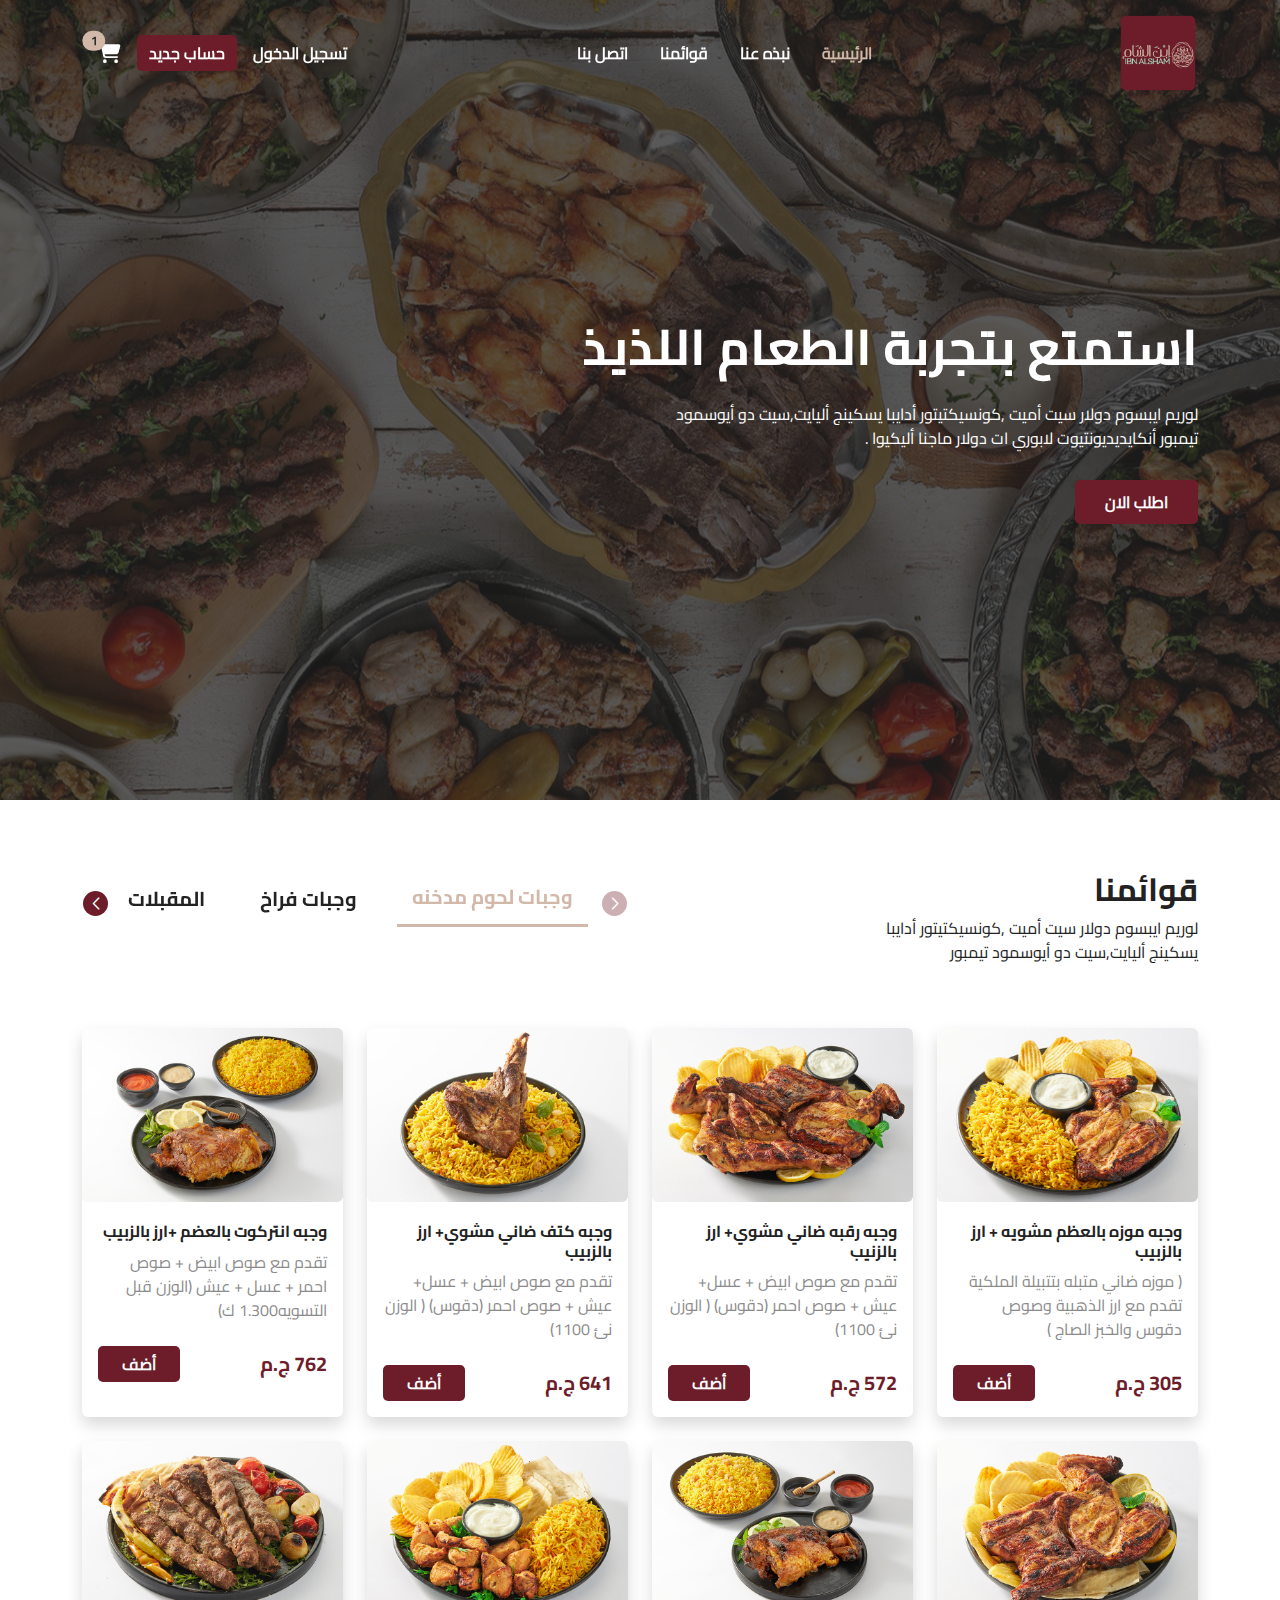
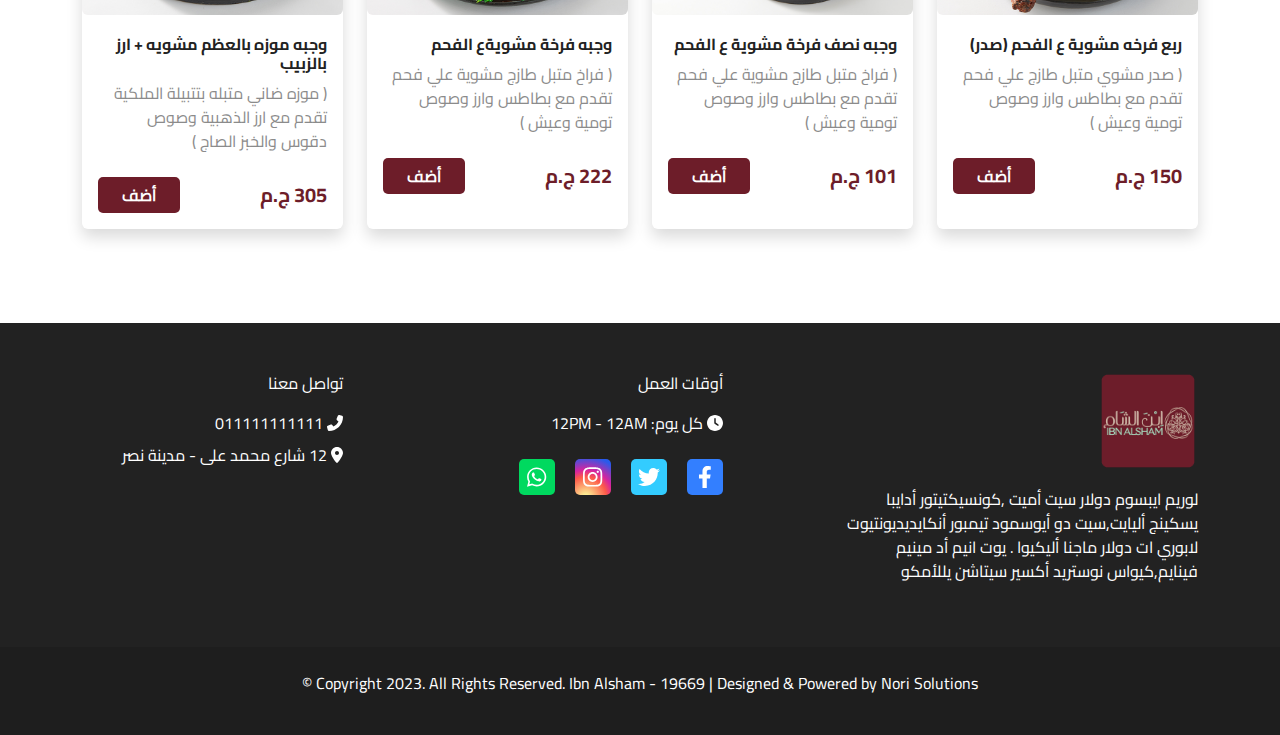
==== commit ac91c6dd: "Some edits" ====
--- a/index.html
+++ b/index.html
@@ -20,6 +20,7 @@
     <!-- <link rel="stylesheet" href="./assets/modules/bootstrap/css/bootstrap.min.css"> -->
     <link rel="stylesheet" href="./assets/modules/bootstrap/css/bootstrap.rtl.min.css">
     <link rel="stylesheet" href="./assets/modules/fontawesome/css/all.min.css">
+    <link rel="stylesheet" href="https://cdn.jsdelivr.net/npm/swiper@8/swiper-bundle.min.css" />
 
     <!-- Main Style -->
     <link rel="stylesheet" href="./assets/css/styles.css">
@@ -61,22 +62,73 @@
                 </button>
                 <!-- Cart Dropdown -->
                 <div id="cart" class="dropdown dropdown-center d-lg-flex d-none justify-content-center flex-column px-0" role="button">
-                    <span id="toggle-show" class="dropdown-toggle position-relative" data-bs-toggle="dropdown" aria-expanded="false">
+                    <span id="toggle-show" class="dropdown-toggle position-relative" aria-expanded="false">
                         <i class="fa-solid fa-cart-shopping text-white fa-lg"></i>
                         <span class="cart-count-label position-absolute top-0 translate-middle badge rounded-pill bg-secondary text-dark">1</span>
                     </span>
-                    <ul class="dropdown-menu dropdown-menu-end products" style="margin-top: -10px;">
-                        <li>
-                            <div class="product d-flex justify-content-between">
+                    <ul class="dropdown-menu dropdown-menu-end" style="margin-top: -10px;">
+                        <li class="product">
+                            <div class="d-flex justify-content-between">
                                 <div class="image pe-2">
                                     <img class="mx-0 my-auto" src="./assets/images/1.jpg" alt="Product">
                                 </div>
                                 <div class="info">
                                     <a class="cart_product_name" href="#">وجبه رقبه ضاني مشوي+ ارز بالزنيب</a>
-                                    <p>
-                                        <strong> 500 ج.م </strong>
-                                        <br>
-                                        العدد : 1
+                                    <p class="d-flex justify-content-between align-items-end">
+                                        <span>
+                                            <strong> 500 ج.م </strong>
+                                            <br>
+                                            العدد : 1
+                                        </span>
+                                        <span>
+                                            <button type="button" class="btn btn-danger px-2 py-1 remove-btn">
+                                                <i class="fa-solid fa-trash-can"></i>
+                                            </button> 
+                                        </span>
+                                    </p>
+                                </div>
+                            </div>
+                        </li>
+                        <li class="product">
+                            <div class="d-flex justify-content-between">
+                                <div class="image pe-2">
+                                    <img class="mx-0 my-auto" src="./assets/images/1.jpg" alt="Product">
+                                </div>
+                                <div class="info">
+                                    <a class="cart_product_name" href="#">وجبه رقبه ضاني مشوي+ ارز بالزنيب</a>
+                                    <p class="d-flex justify-content-between align-items-end">
+                                        <span>
+                                            <strong> 500 ج.م </strong>
+                                            <br>
+                                            العدد : 1
+                                        </span>
+                                        <span>
+                                            <button type="button" class="btn btn-danger px-2 py-1 remove-btn">
+                                                <i class="fa-solid fa-trash-can"></i>
+                                            </button> 
+                                        </span>
+                                    </p>
+                                </div>
+                            </div>
+                        </li>
+                        <li class="product">
+                            <div class="d-flex justify-content-between">
+                                <div class="image pe-2">
+                                    <img class="mx-0 my-auto" src="./assets/images/1.jpg" alt="Product">
+                                </div>
+                                <div class="info">
+                                    <a class="cart_product_name" href="#">وجبه رقبه ضاني مشوي+ ارز بالزنيب</a>
+                                    <p class="d-flex justify-content-between align-items-end">
+                                        <span>
+                                            <strong> 500 ج.م </strong>
+                                            <br>
+                                            العدد : 1
+                                        </span>
+                                        <span>
+                                            <button type="button" class="btn btn-danger px-2 py-1 remove-btn">
+                                                <i class="fa-solid fa-trash-can"></i>
+                                            </button> 
+                                        </span>
                                     </p>
                                 </div>
                             </div>
@@ -120,8 +172,8 @@
                         </li>
                     </ul>
                     <div class="btns mt-3 d-flex align-items-center">
-                        <a href="#" id="login-modal" class="text-decoration-none" data-bs-toggle="modal" data-bs-target="#login">تسجيل الدخول</a>
-                        <a href="./register.html" class="btn btn-main mx-3">حساب جديد</a>
+                        <a href="#" id="login-modal" class="text-decoration-none fw-semibold" data-bs-toggle="modal" data-bs-target="#login">تسجيل الدخول</a>
+                        <a href="./register.html" class="btn btn-main fw-semibold mx-3">حساب جديد</a>
                     </div>
                 </div>
             </div>
@@ -155,25 +207,33 @@
                             </div>
                         </div>
                         <div class="col-lg-6 col-md-6">
-                            <div class="menu-items d-flex flex-wrap justify-content-between tab-list" role="tablist"> <!--  class="menu-items"-->
-                                <div class="item" role="presentation">
-                                    <h5 class="active" id="one-tab" data-bs-toggle="tab" data-bs-target="#one-tab-pane" role="tab" aria-controls="one-tab-pane" aria-selected="true">وجبات لحوم مدخنه</h4>
-                                </div>
-                                <div class="item" role="presentation">
-                                    <h5 id="two-tab" data-bs-toggle="tab" data-bs-target="#two-tab-pane" role="tab" aria-controls="two-tab-pane" aria-selected="false">وجبات فراخ</h4>
-                                </div>
-                                <div class="item" role="presentation">
-                                    <h5 id="three-tab" data-bs-toggle="tab" data-bs-target="#three-tab-pane" role="tab" aria-controls="three-tab-pane" aria-selected="false">المقبلات</h4>
-                                </div>
-                                <div class="item" role="presentation">
-                                    <h5 id="four-tab" data-bs-toggle="tab" data-bs-target="#four-tab-pane" role="tab" aria-controls="four-tab-pane" aria-selected="false">الطواجن</h4>
-                                </div>
-                                <div class="item" role="presentation">
-                                    <h5 id="five-tab" data-bs-toggle="tab" data-bs-target="#five-tab-pane" role="tab" aria-controls="five-tab-pane" aria-selected="false">مشويات بالكيلو</h4>
-                                </div>
-                                <div class="item" role="presentation">
-                                    <h5 id="six-tab" data-bs-toggle="tab" data-bs-target="#six-tab-pane" role="tab" aria-controls="six-tab-pane" aria-selected="false">وجبات مشاوي</h4>
-                                </div>
+                            <div class="swiper">
+                                <div class="swiper-wrapper align-items-center tab-list" role="tablist">
+                                    <div class="swiper-slide">
+                                        <div class="item" role="presentation">
+                                            <h5 class="active" id="one-tab" data-bs-toggle="tab" data-bs-target="#one-tab-pane" role="tab" aria-controls="one-tab-pane" aria-selected="true">وجبات لحوم مدخنه</h4>
+                                        </div>
+                                    </div>
+                                    <div class="swiper-slide">
+                                        <h5 id="two-tab" data-bs-toggle="tab" data-bs-target="#two-tab-pane" role="tab" aria-controls="two-tab-pane" aria-selected="false">وجبات فراخ</h4>
+                                    </div>
+                                    <div class="swiper-slide">
+                                        <h5 id="three-tab" data-bs-toggle="tab" data-bs-target="#three-tab-pane" role="tab" aria-controls="three-tab-pane" aria-selected="false">المقبلات</h4>
+                                    </div>
+                                    <div class="swiper-slide">
+                                        <h5 id="four-tab" data-bs-toggle="tab" data-bs-target="#four-tab-pane" role="tab" aria-controls="four-tab-pane" aria-selected="false">الطواجن</h4>
+                                    </div>
+                                    <div class="swiper-slide">
+                                        <h5 id="five-tab" data-bs-toggle="tab" data-bs-target="#five-tab-pane" role="tab" aria-controls="five-tab-pane" aria-selected="false">مشويات بالكيلو</h4>
+                                    </div>
+                                    <div class="swiper-slide">
+                                        <h5 id="six-tab" data-bs-toggle="tab" data-bs-target="#six-tab-pane" role="tab" aria-controls="six-tab-pane" aria-selected="false">وجبات مشاوي</h4>
+                                    </div>
+                                </div>
+
+                                <div class="swiper-button-prev"></div>
+                                <div class="swiper-button-next"></div>
+
                             </div>
                         </div>
                     </div>
@@ -977,7 +1037,6 @@
             <div class="modal-content">
                 <div class="modal-header justify-content-center border-0">
                     <h1 class="modal-title fs-5" id="loginLabel">تسجيل الدخول</h1>
-                    <!-- <button type="button" class="btn-close" data-bs-dismiss="modal" aria-label="Close"></button> -->
                 </div>
                 <div class="modal-body">
                     <form action="" method="post">
@@ -1025,6 +1084,7 @@
     <script src="./assets/modules/bootstrap/js/bootstrap.min.js"></script>
     <script src="./assets/modules/slick/slick.min.js"></script>
     <script src="./assets/modules/fontawesome/js/all.min.js"></script>
+    <script src="https://cdn.jsdelivr.net/npm/swiper@8/swiper-bundle.min.js"></script>
 
     <!-- Main Js -->
     <script src="./assets/js/script.js"></script>
--- a/assets/css/styles.css
+++ b/assets/css/styles.css
@@ -149,10 +149,26 @@
 .navbar .dropdown-menu{
     width: 300px;
     padding: 10px 15px;
+    cursor: default;
+}
+.navbar .dropdown-menu .product{
+    border-bottom: 1px solid rgba(0, 0, 0, 0.175);
+    padding-top: 10px;
 }
 .navbar .dropdown-menu img{
     max-height: 100px;
     max-width: 70px;
+}
+#cart.dropdown:hover .dropdown-menu {
+    display: block;
+}
+
+#cart .dropdown-menu {
+    margin-top: 0;
+    top: 100%;
+    --bs-position: end;
+    left: 0;
+    right: auto;
 }
 .navbar-toggler-icon {
     background-image: none;
@@ -262,6 +278,46 @@
     -ms-transform: translateY(-10px);
     -o-transform: translateY(-10px);
 }
+
+.swiper{
+    padding: 0 40px;
+    z-index: 0;
+}
+.swiper-slide{
+    width: fit-content;
+}
+
+.swiper-button-next,
+.swiper-button-prev,
+.swiper-rtl .swiper-button-prev,
+.swiper-rtl .swiper-button-next{
+    background: #fff !important;
+    height: 46px !important;
+}
+
+.swiper-button-next:after,
+.swiper-rtl .swiper-button-prev:after{
+    font-size: 12px;
+    font-weight: bolder;
+    width: 25px;
+    height: 25px;
+    background: var(--bs-primary);
+    color: #fff;
+    border-radius: 50%;
+    display: flex;
+    flex-direction: column;
+    justify-content: center;
+    align-items: center;
+}
+
+.swiper-rtl .swiper-button-prev {
+    right: 0;
+}
+
+.swiper-rtl .swiper-button-next {
+    left: 0;
+}
+
 /* footer */
 .social-links .link{
     color: #fff;
@@ -348,6 +404,29 @@
 }
 .quantity-input svg{
     font-size: 20px;
+}
+
+.empty-checkout-cart{
+    position: absolute;
+    top: 0;
+    left: 0;
+    width: 100%;
+    height: 100%;
+    z-index: 99999;
+    background:  rgba(34, 34, 34, 0.75);
+}
+
+.modal-cart{
+    position: fixed;
+    right: 50%;
+    max-width: 500px;
+    width: 100%;
+    min-height: 18vh;
+    transform: translateX(50%);
+    -webkit-transform: translateX(50%);
+    -moz-transform: translateX(50%);
+    -ms-transform: translateX(50%);
+    -o-transform: translateX(50%);
 }
 
 /********************************* About Us Page ****************************************/
@@ -402,7 +481,13 @@
 }
 
 /* Media Queries */
-@media (max-width: 768px) {
+@media (min-width: 768px) {
+    .modal-cart{
+        top: 50px;
+    }
+}
+
+@media (max-width: 767.98px) {
     h1{
         font-size: 26px;
     }
@@ -412,10 +497,7 @@
     h6, h5{
         font-size: 16px;
     }
-    strong, a, .card h6{
-        font-size: 14px !important;
-    }
-    p{
+    strong, a, .card h6, p, label{
         font-size: 14px !important;
     }
     .fs-5 {
@@ -459,6 +541,10 @@
         width: 24px;
         height: 24px;
     }
+    .modal-cart {
+        bottom: 0px;
+        min-height: 25vh;
+    }
 }
 
 @media (max-width: 991.98px) {
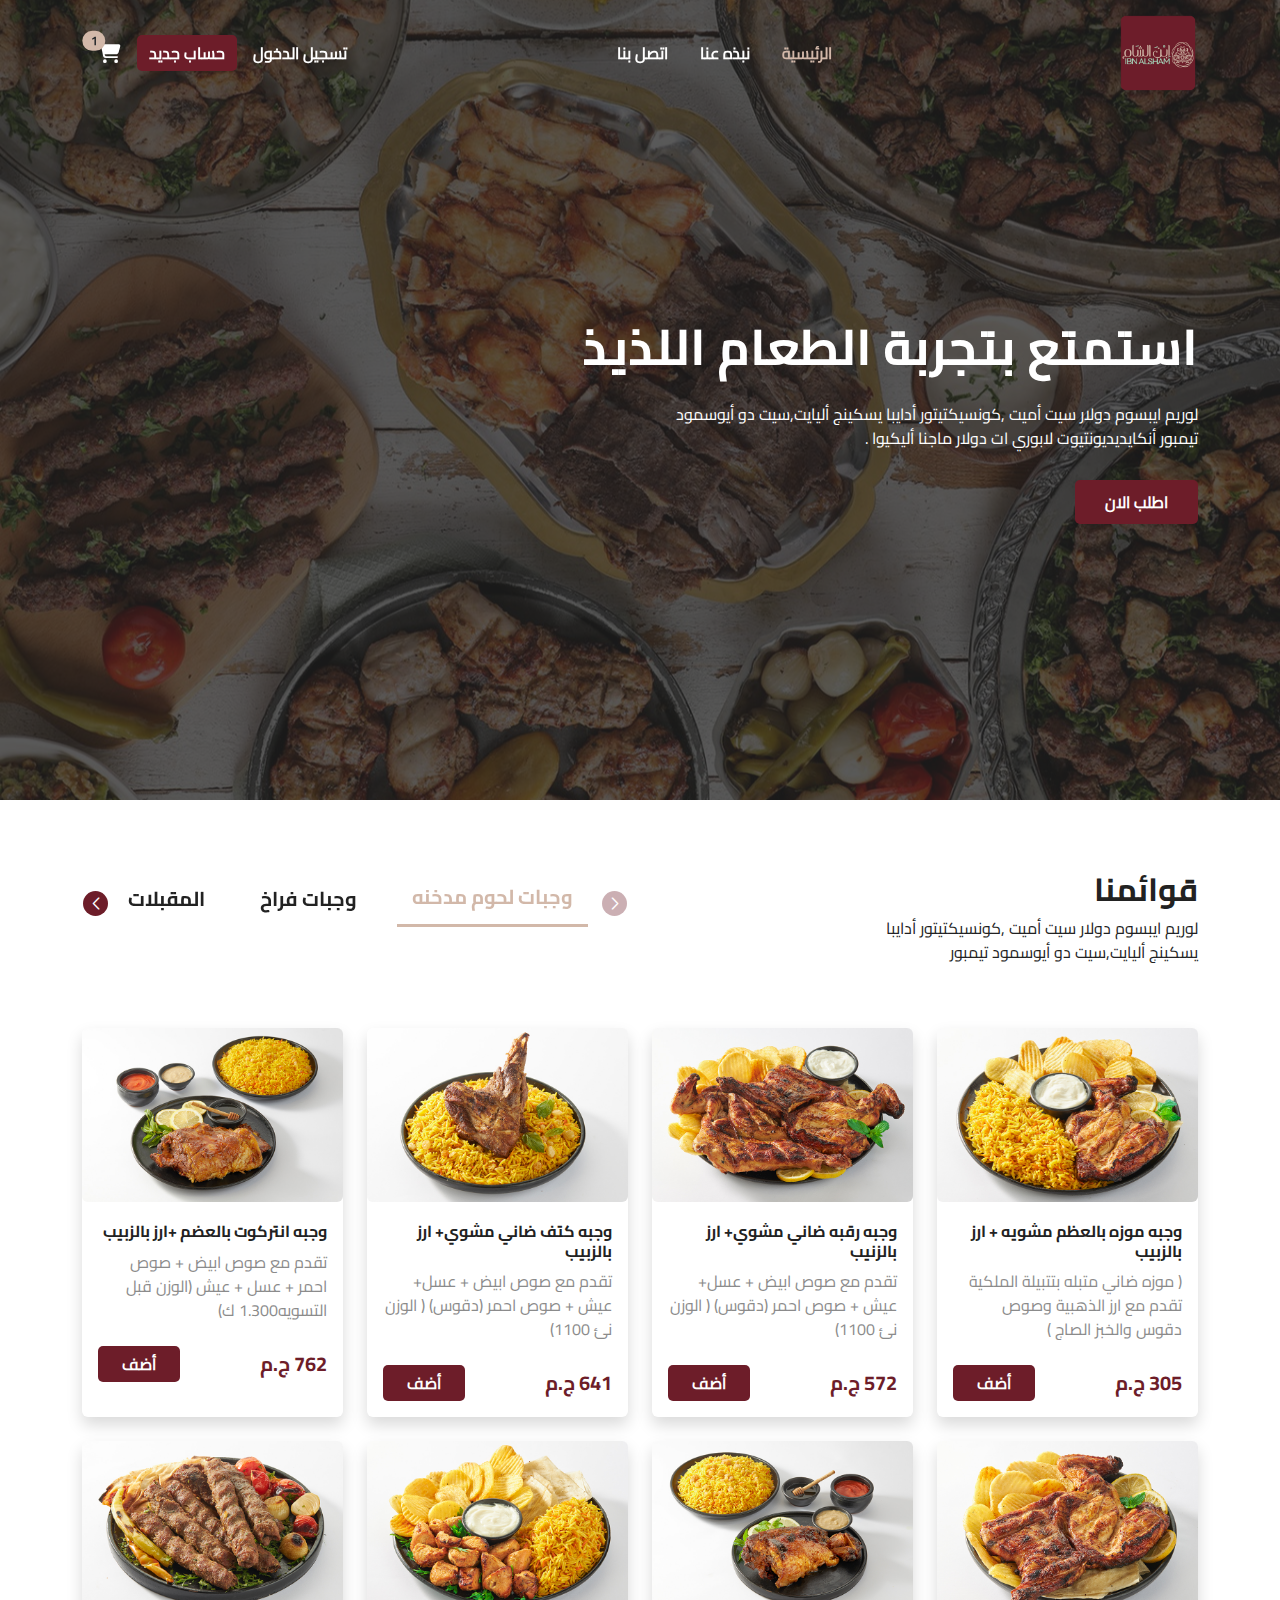
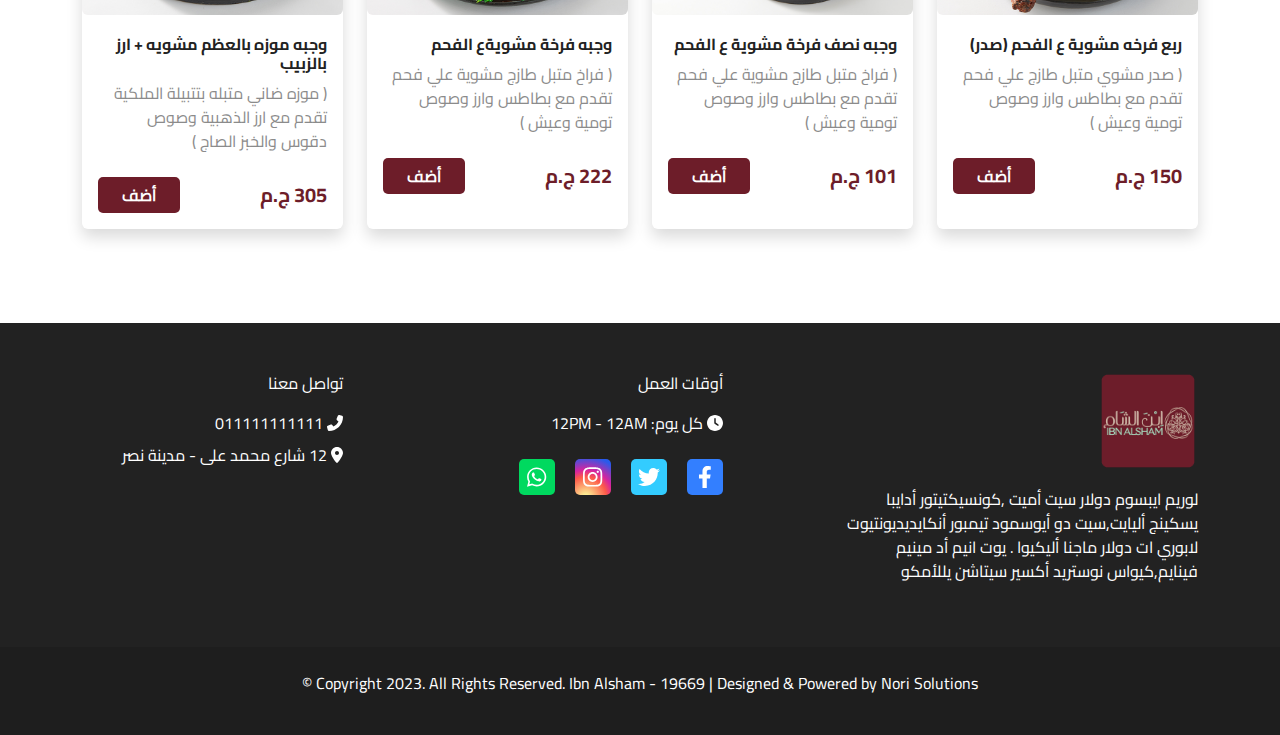
==== commit 93c5c37a: "Some Edits" ====
--- a/index.html
+++ b/index.html
@@ -45,9 +45,6 @@
                             <a class="nav-link fw-semibold text-white" href="./about-us.html">نبذه عنا</a>
                         </li>
                         <li class="nav-item px-2">
-                            <a class="nav-link fw-semibold text-white" href="./index.html">قوائمنا</a>
-                        </li>
-                        <li class="nav-item px-2">
                             <a class="nav-link fw-semibold text-white" href="./contact-us.html">اتصل بنا</a>
                         </li>
                     </ul>
@@ -80,11 +77,11 @@
                                             <br>
                                             العدد : 1
                                         </span>
-                                        <span>
+                                        <!-- <span>
                                             <button type="button" class="btn btn-danger px-2 py-1 remove-btn">
                                                 <i class="fa-solid fa-trash-can"></i>
                                             </button> 
-                                        </span>
+                                        </span> -->
                                     </p>
                                 </div>
                             </div>
@@ -102,33 +99,11 @@
                                             <br>
                                             العدد : 1
                                         </span>
-                                        <span>
+                                        <!-- <span>
                                             <button type="button" class="btn btn-danger px-2 py-1 remove-btn">
                                                 <i class="fa-solid fa-trash-can"></i>
                                             </button> 
-                                        </span>
-                                    </p>
-                                </div>
-                            </div>
-                        </li>
-                        <li class="product">
-                            <div class="d-flex justify-content-between">
-                                <div class="image pe-2">
-                                    <img class="mx-0 my-auto" src="./assets/images/1.jpg" alt="Product">
-                                </div>
-                                <div class="info">
-                                    <a class="cart_product_name" href="#">وجبه رقبه ضاني مشوي+ ارز بالزنيب</a>
-                                    <p class="d-flex justify-content-between align-items-end">
-                                        <span>
-                                            <strong> 500 ج.م </strong>
-                                            <br>
-                                            العدد : 1
-                                        </span>
-                                        <span>
-                                            <button type="button" class="btn btn-danger px-2 py-1 remove-btn">
-                                                <i class="fa-solid fa-trash-can"></i>
-                                            </button> 
-                                        </span>
+                                        </span> -->
                                     </p>
                                 </div>
                             </div>
@@ -163,9 +138,6 @@
                         </li>
                         <li class="nav-item py-1 border border-bottom-1 border-top-0 border-end-0 border-start-0 px-2">
                             <a class="nav-link fw-semibold" href="./about-us.html">نبذه عنا</a>
-                        </li>
-                        <li class="nav-item py-1 border border-bottom-1 border-top-0 border-end-0 border-start-0 px-2">
-                            <a class="nav-link fw-semibold" href="./index.html">قوائمنا</a>
                         </li>
                         <li class="nav-item py-1 border border-bottom-1 border-top-0 border-end-0 border-start-0 px-2">
                             <a class="nav-link fw-semibold" href="./contact-us.html">اتصل بنا</a>
